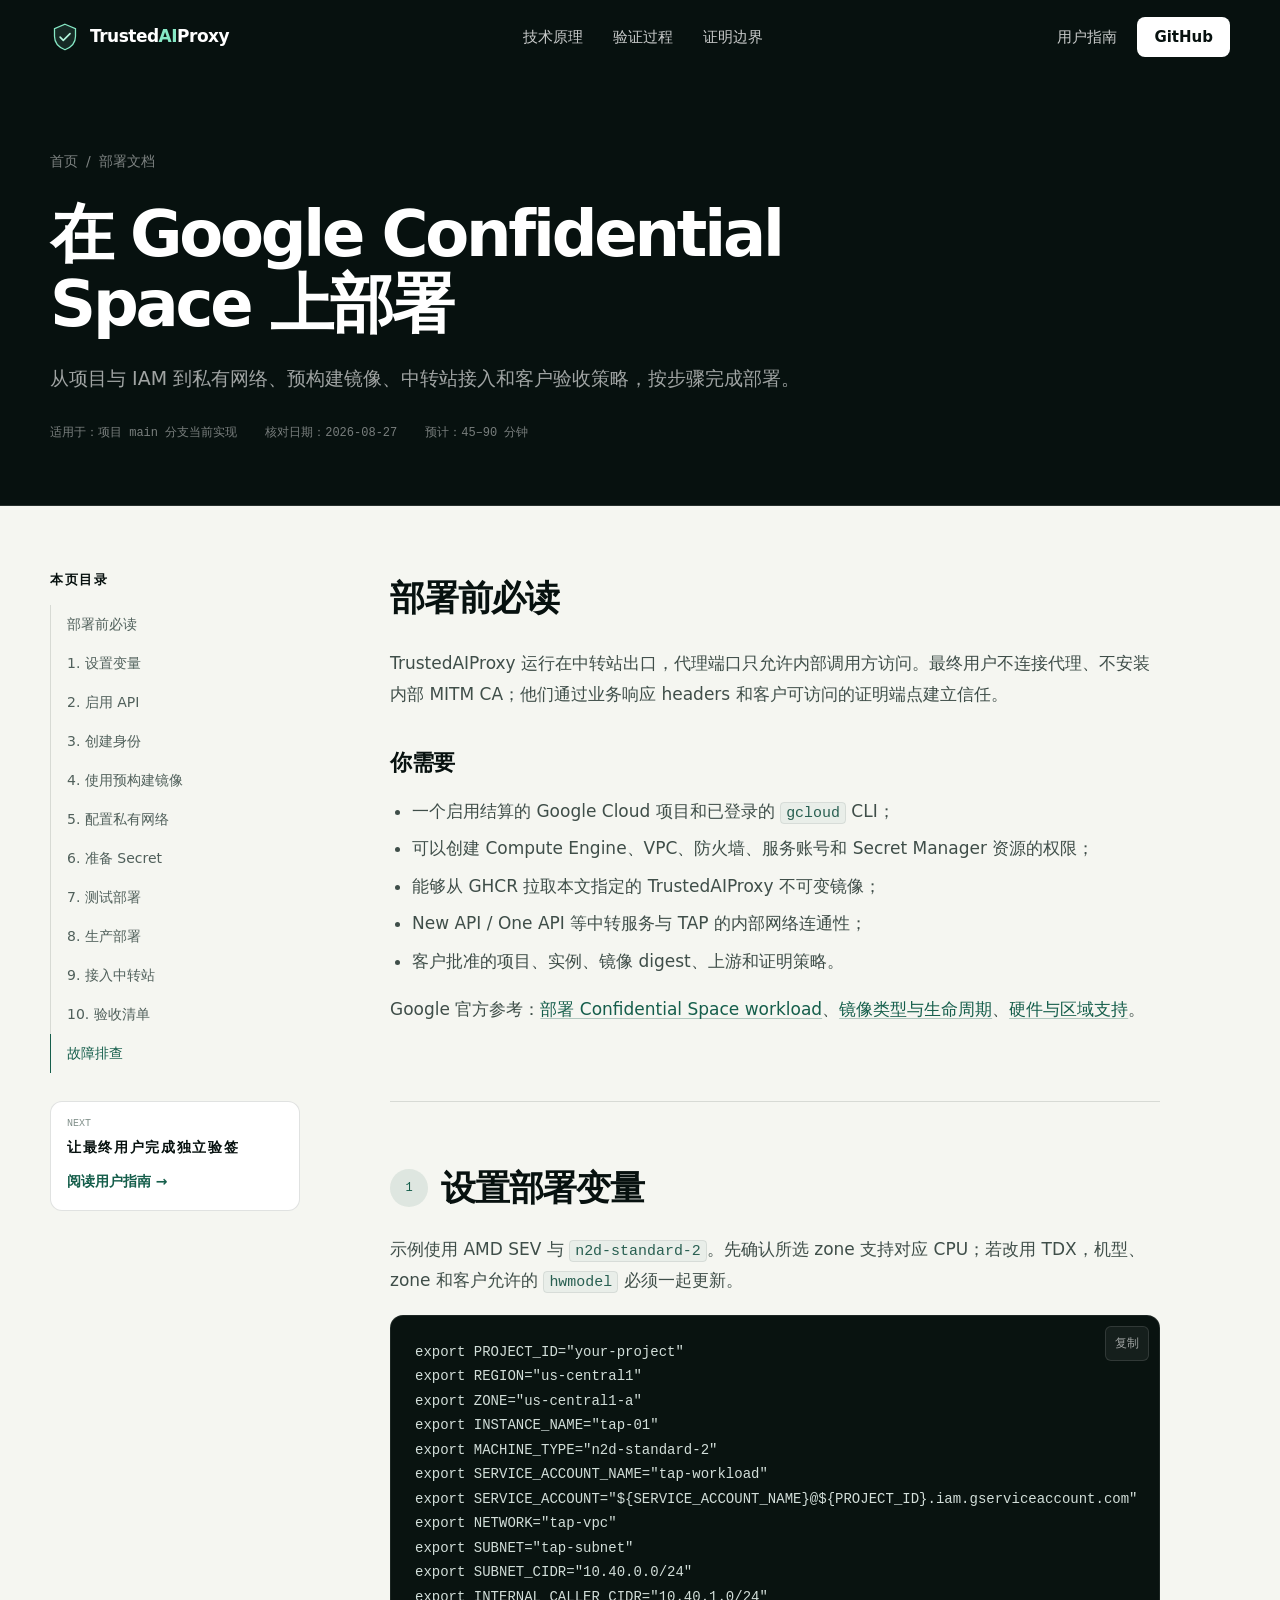
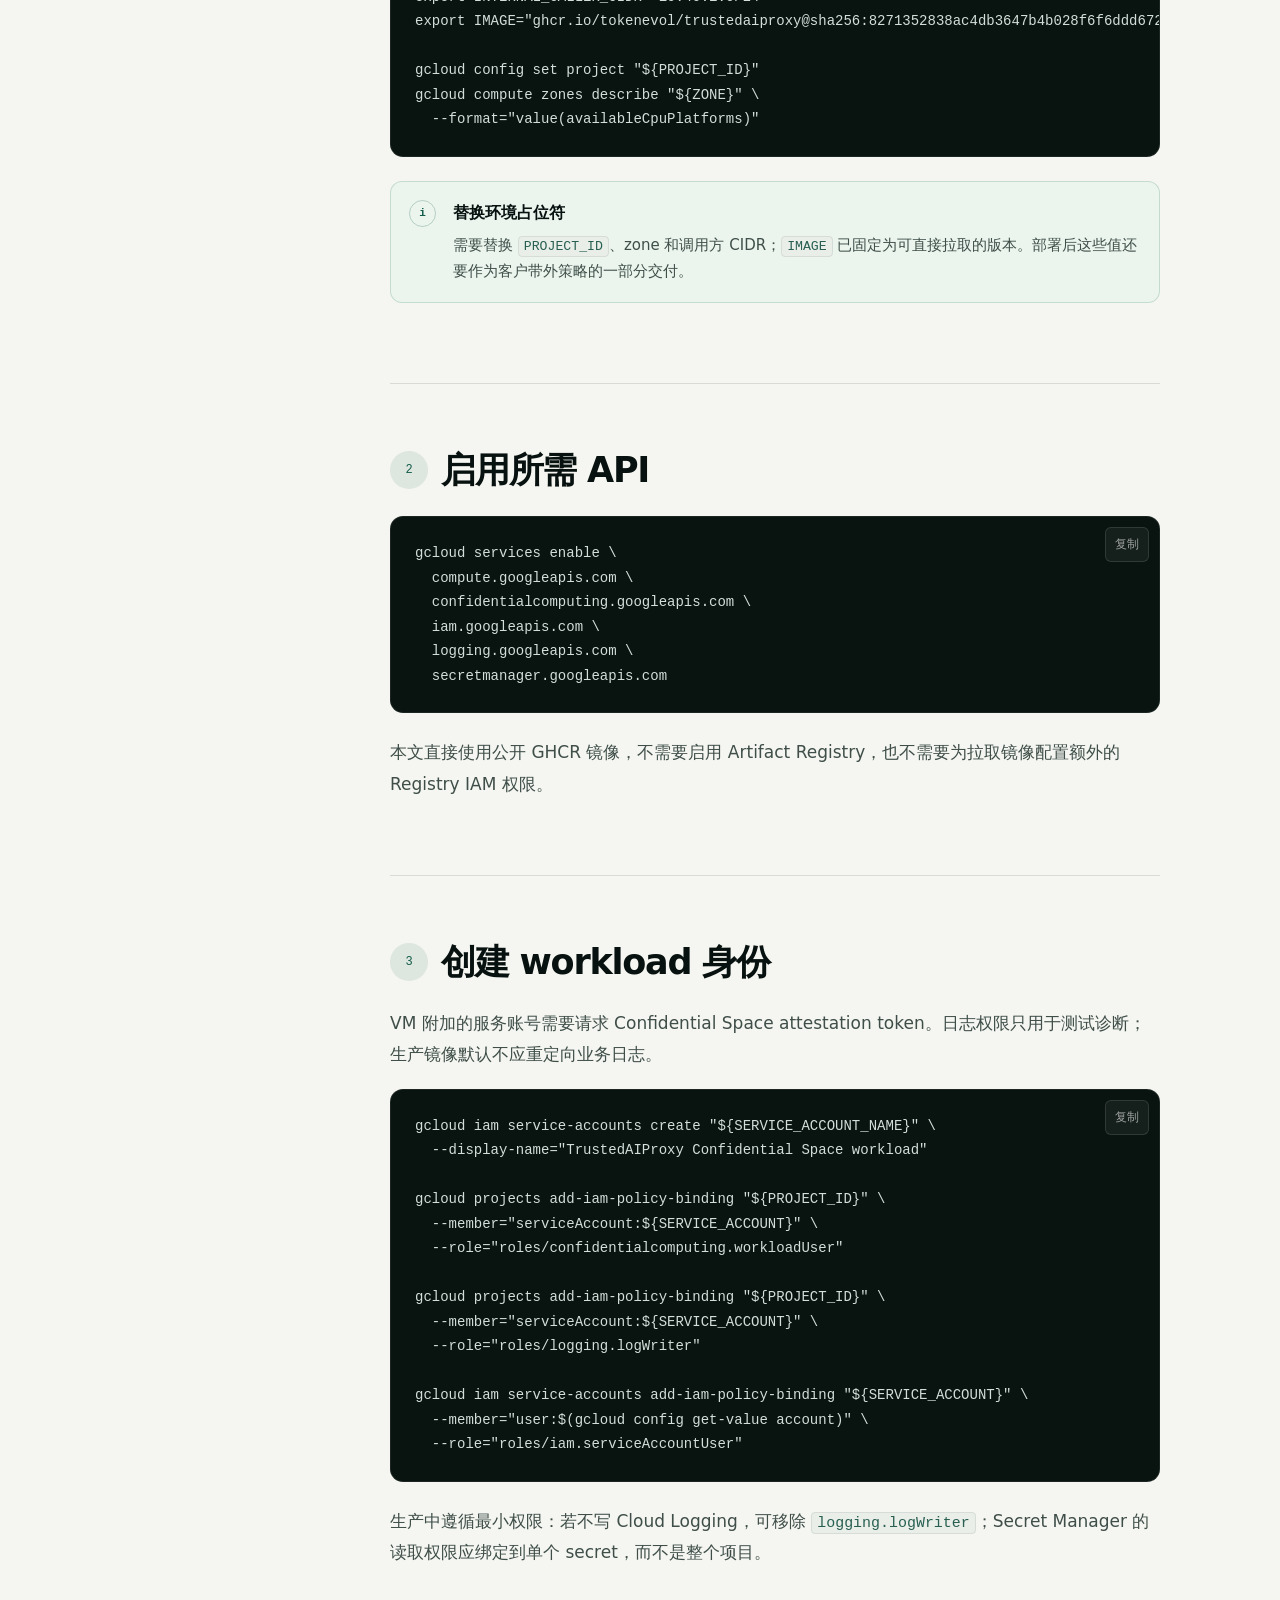
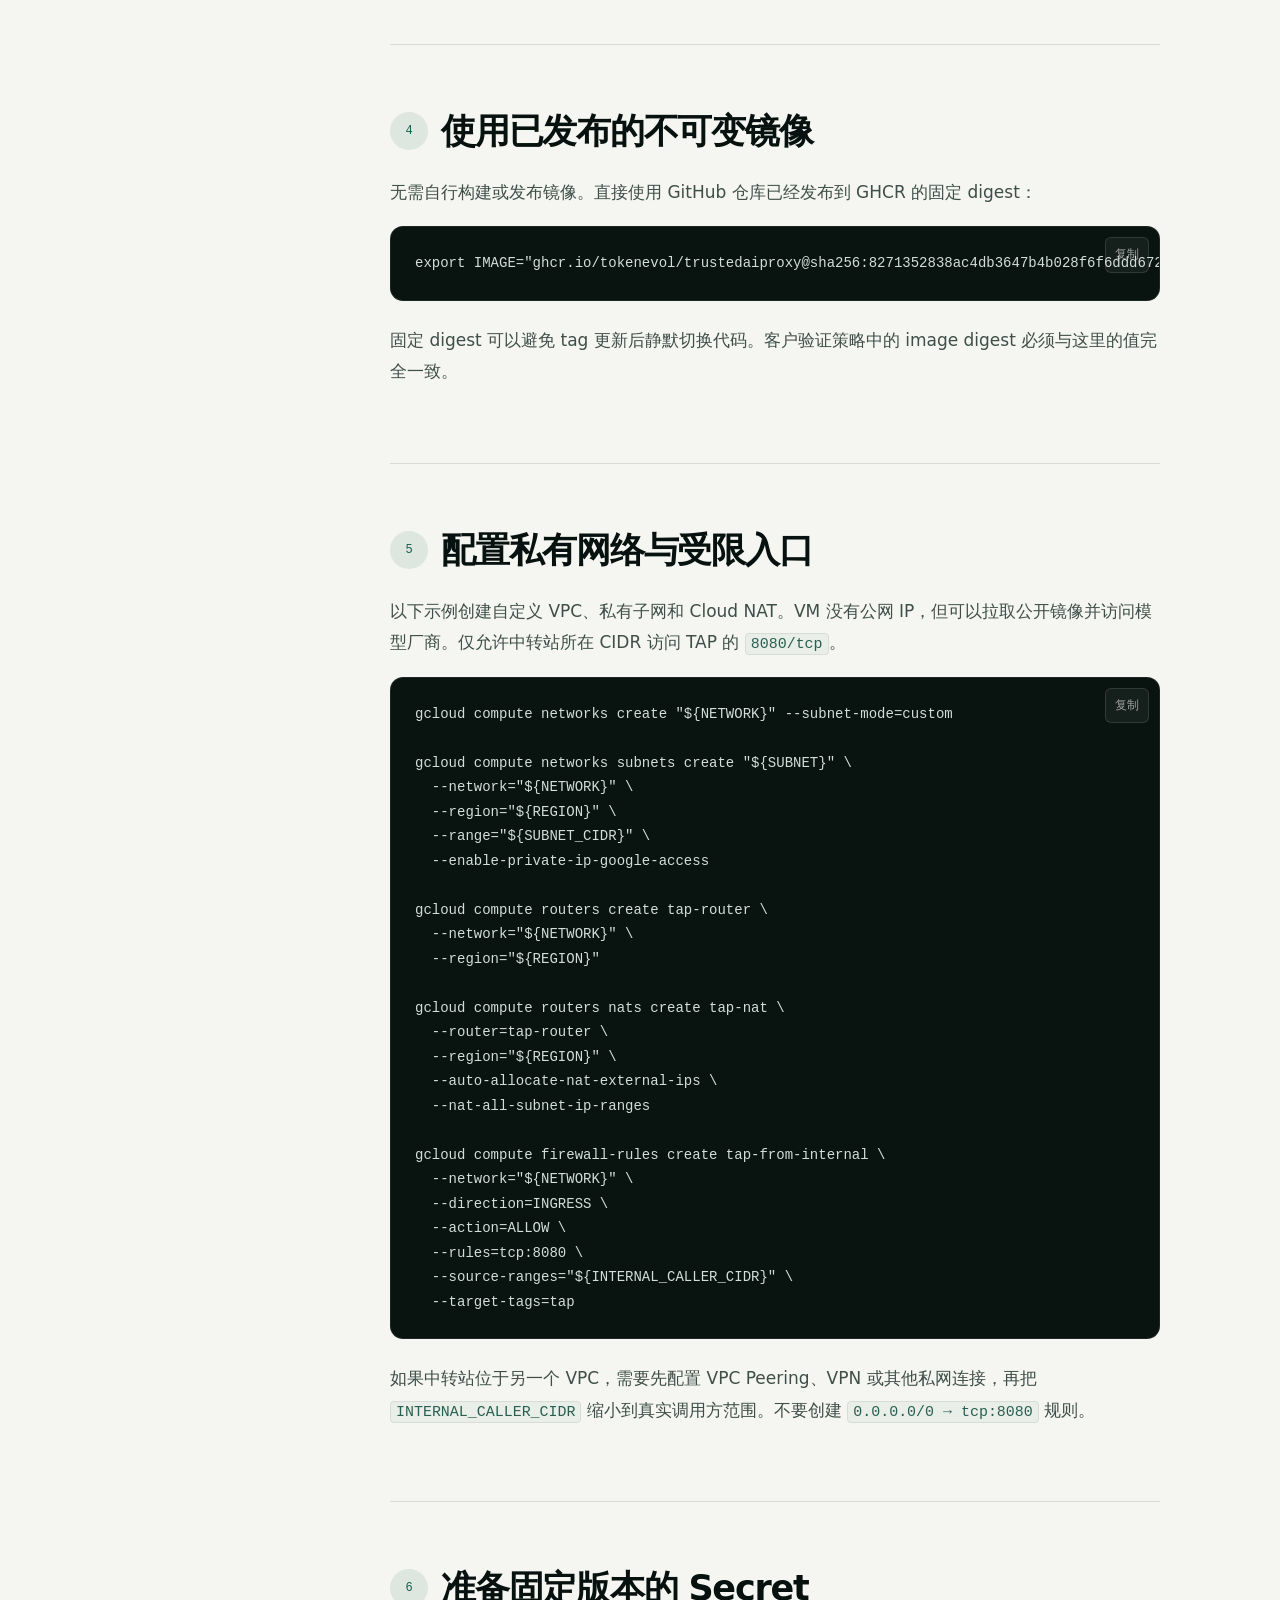
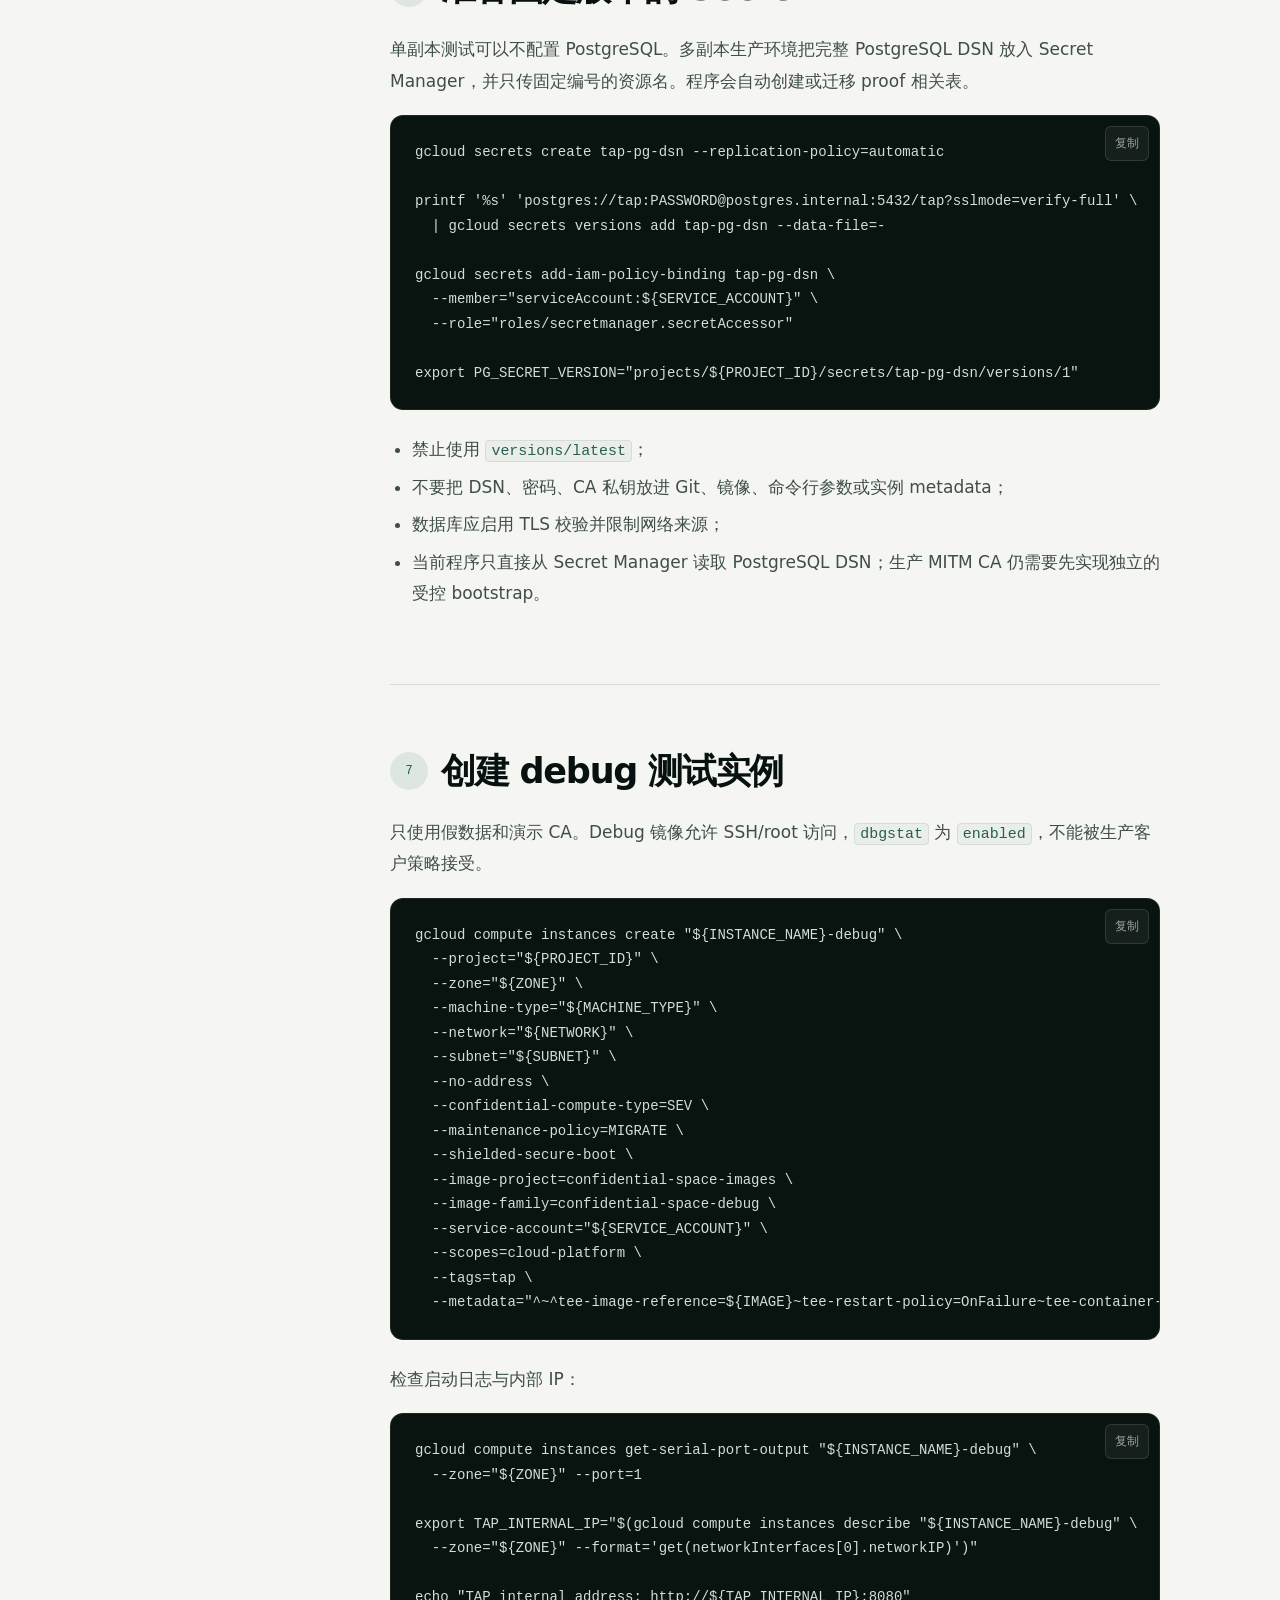
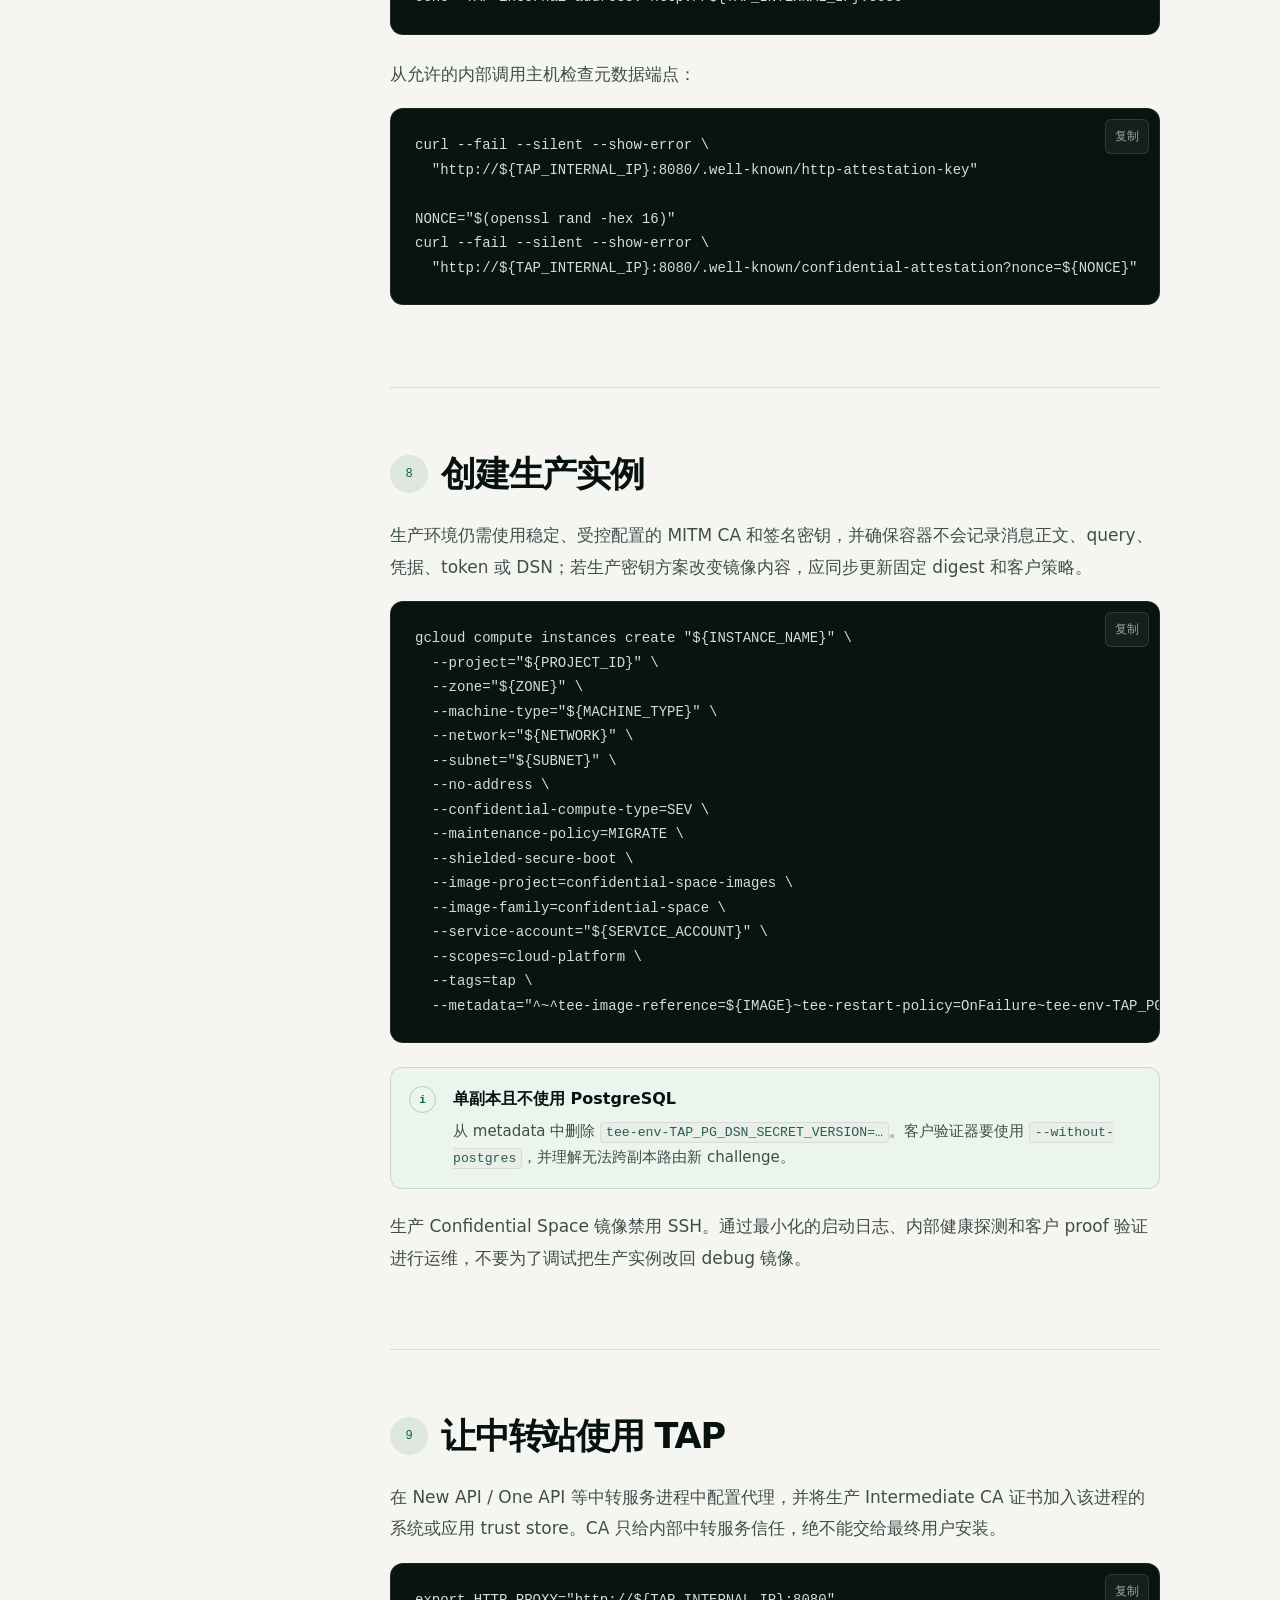
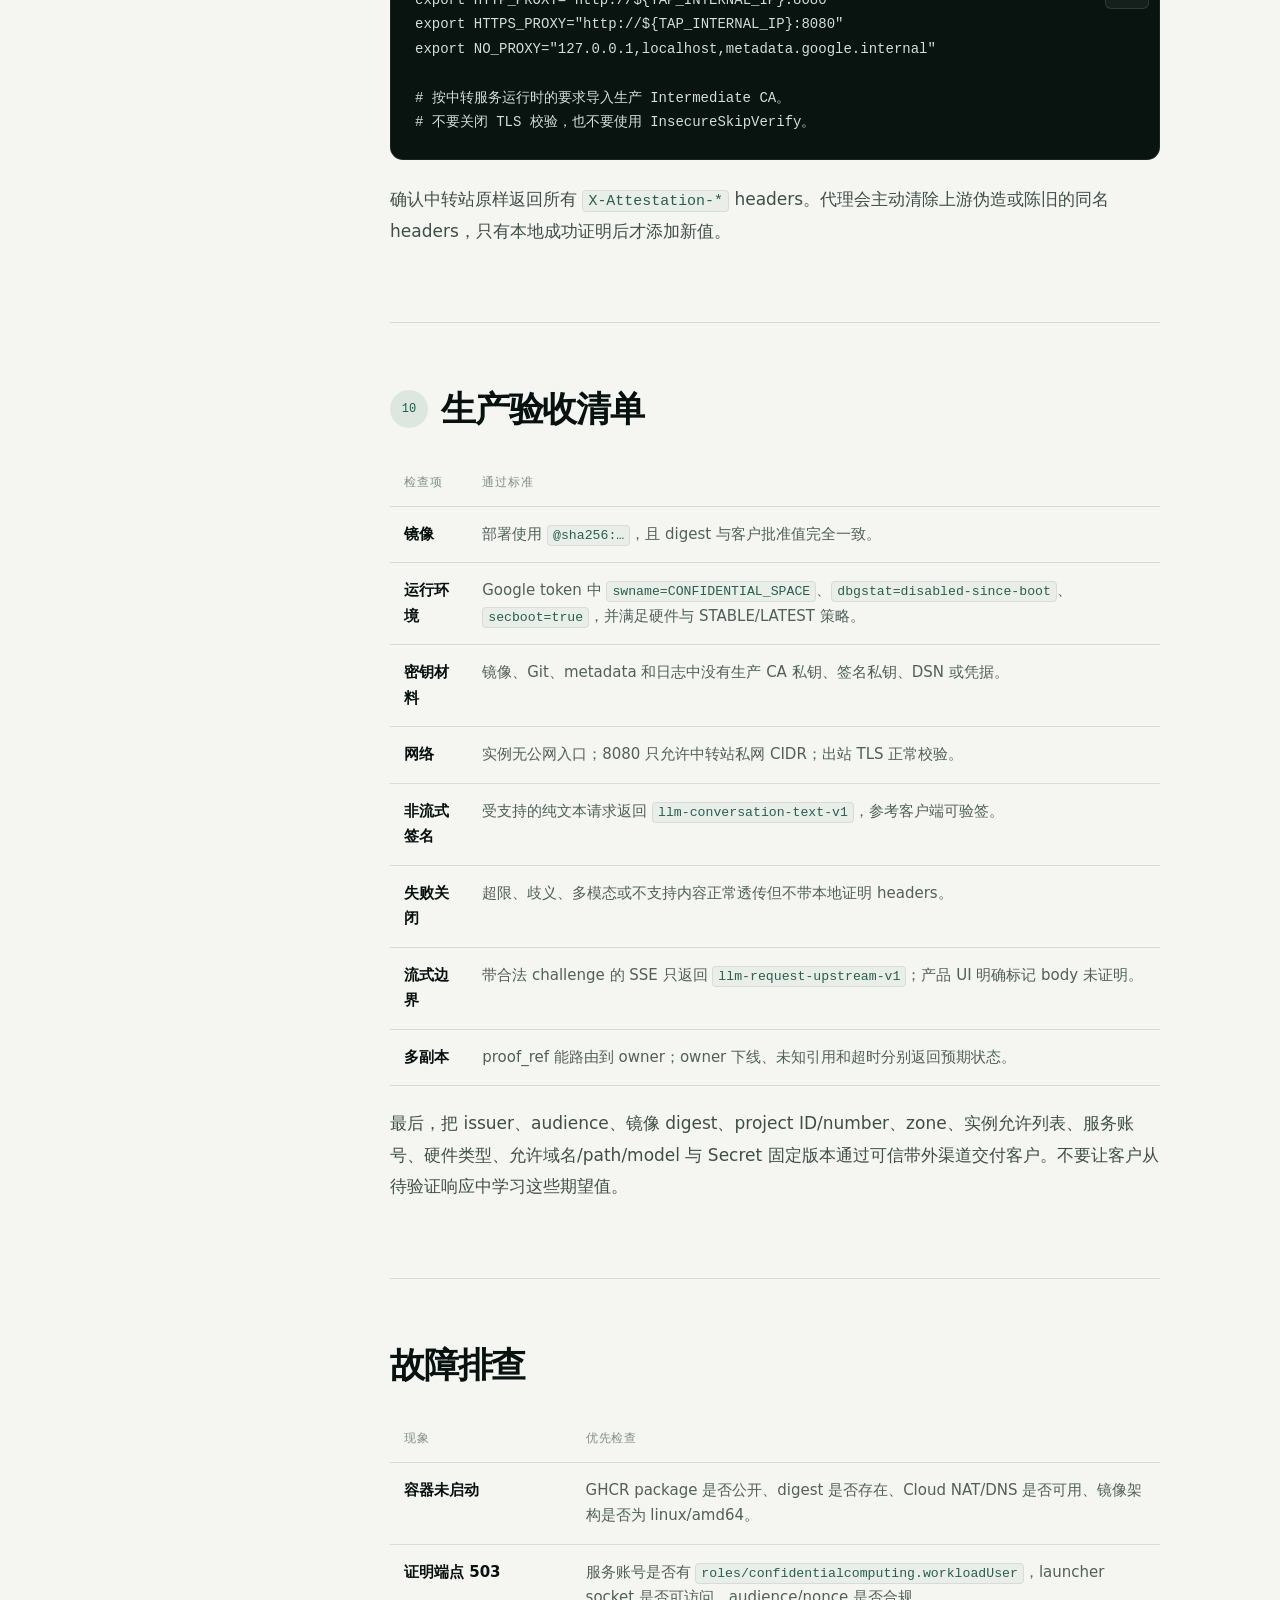
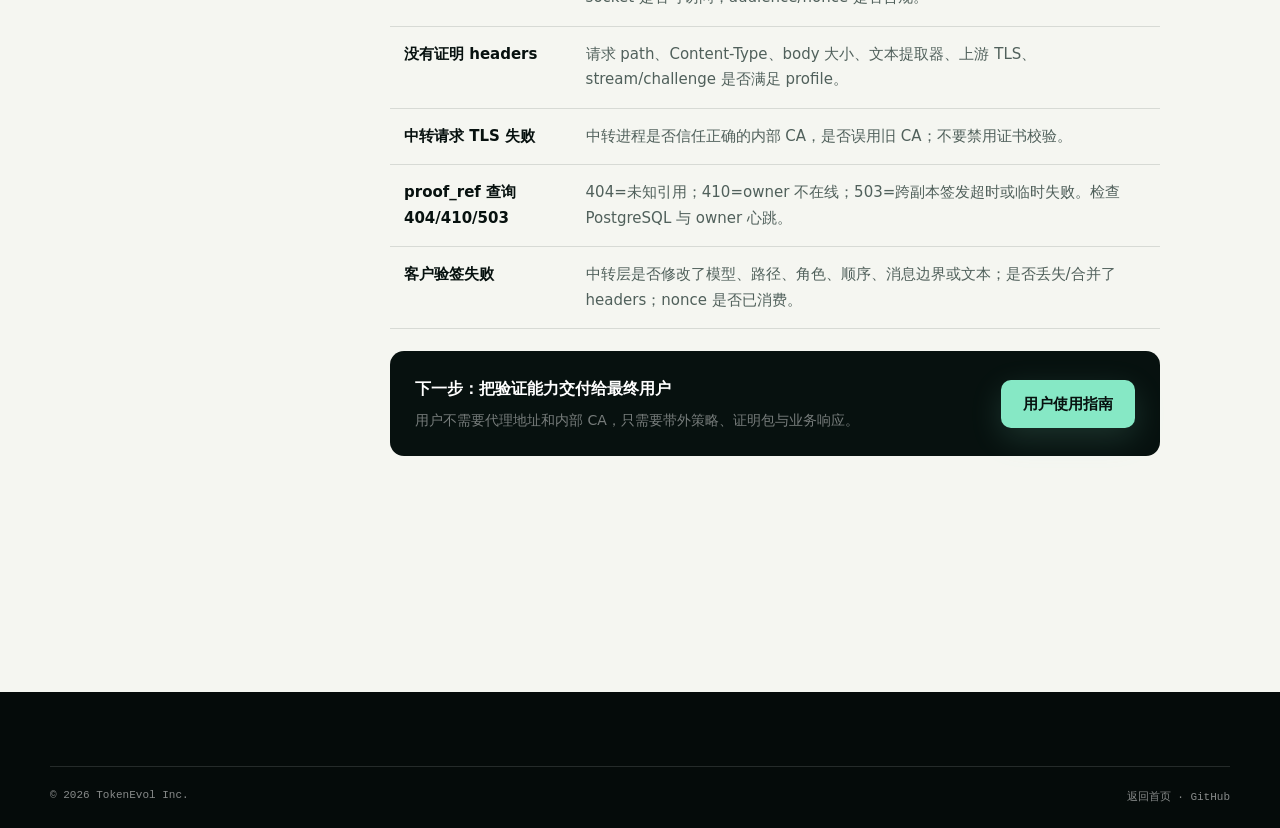
==== website/deploy.html @ 61ce4680 "Add GitHub Pages website deployment" ====
<!doctype html>
<html lang="zh-CN">
  <head>
    <meta charset="UTF-8" />
    <meta name="viewport" content="width=device-width, initial-scale=1" />
    <meta name="description" content="TrustedAIProxy 在 Google Confidential Space 上的部署指南，覆盖 IAM、网络、不可变镜像、Secret Manager、测试与生产验收。" />
    <meta name="theme-color" content="#07110f" />
    <title>Google Cloud 部署指南｜TrustedAIProxy</title>
    <script>document.documentElement.classList.add("js")</script>
    <link rel="stylesheet" href="assets/styles.css" />
    <script defer src="assets/site.js"></script>
  </head>
  <body class="docs-body">
    <a class="skip-link" href="#content">跳到文档内容</a>
    <header class="site-header scrolled" data-header>
      <div class="shell header-inner">
        <a class="brand" href="index.html" aria-label="TrustedAIProxy 首页">
          <svg class="brand-mark" viewBox="0 0 40 40" aria-hidden="true"><path d="M20 3 34 9v10c0 9.2-5.7 14.8-14 18-8.3-3.2-14-8.8-14-18V9l14-6Z" /><path d="m13.5 20.2 4.2 4.2 9-9" /></svg>
          <span>Trusted<span>AI</span>Proxy</span>
        </a>
        <nav class="desktop-nav" aria-label="主导航"><a href="index.html#principle">技术原理</a><a href="index.html#verification">验证过程</a><a href="index.html#scope">证明边界</a></nav>
        <div class="header-actions">
          <a class="text-link desktop-only" href="user-guide.html">用户指南</a>
          <a class="button button-small button-light" href="https://github.com/tokenevol/TrustedAIProxy" target="_blank" rel="noreferrer">GitHub</a>
          <button class="menu-button" type="button" aria-label="打开菜单" aria-expanded="false" data-menu-button><span></span><span></span></button>
        </div>
      </div>
      <nav class="mobile-nav" aria-label="移动端导航" data-mobile-nav><a href="index.html">首页</a><a href="index.html#principle">技术原理</a><a href="index.html#scope">证明边界</a><a href="user-guide.html">用户指南</a><a href="https://github.com/tokenevol/TrustedAIProxy">GitHub</a></nav>
    </header>

    <main>
      <section class="docs-hero">
        <div class="shell">
          <div class="breadcrumbs"><a href="index.html">首页</a><span>/</span><span>部署文档</span></div>
          <h1>在 Google Confidential Space 上部署</h1>
          <p>从项目与 IAM 到私有网络、预构建镜像、中转站接入和客户验收策略，按步骤完成部署。</p>
          <div class="docs-meta"><span>适用于：项目 main 分支当前实现</span><span>核对日期：2026-08-27</span><span>预计：45–90 分钟</span></div>
        </div>
      </section>

      <div class="shell docs-shell">
        <aside class="docs-sidebar">
          <strong>本页目录</strong>
          <nav aria-label="文档目录">
            <a href="#before">部署前必读</a>
            <a href="#variables">1. 设置变量</a>
            <a href="#apis">2. 启用 API</a>
            <a href="#identity">3. 创建身份</a>
            <a href="#image">4. 使用预构建镜像</a>
            <a href="#network">5. 配置私有网络</a>
            <a href="#secrets">6. 准备 Secret</a>
            <a href="#test">7. 测试部署</a>
            <a href="#production">8. 生产部署</a>
            <a href="#gateway">9. 接入中转站</a>
            <a href="#acceptance">10. 验收清单</a>
            <a href="#troubleshooting">故障排查</a>
          </nav>
          <div class="sidebar-card"><small>NEXT</small><strong>让最终用户完成独立验签</strong><a href="user-guide.html">阅读用户指南 →</a></div>
        </aside>

        <article class="docs-content" id="content">
          <section id="before">
            <h2>部署前必读</h2>
            <p>TrustedAIProxy 运行在中转站出口，代理端口只允许内部调用方访问。最终用户不连接代理、不安装内部 MITM CA；他们通过业务响应 headers 和客户可访问的证明端点建立信任。</p>
            <h3>你需要</h3>
            <ul>
              <li>一个启用结算的 Google Cloud 项目和已登录的 <code>gcloud</code> CLI；</li>
              <li>可以创建 Compute Engine、VPC、防火墙、服务账号和 Secret Manager 资源的权限；</li>
              <li>能够从 GHCR 拉取本文指定的 TrustedAIProxy 不可变镜像；</li>
              <li>New API / One API 等中转服务与 TAP 的内部网络连通性；</li>
              <li>客户批准的项目、实例、镜像 digest、上游和证明策略。</li>
            </ul>
            <p>Google 官方参考：<a href="https://docs.cloud.google.com/confidential-computing/confidential-space/docs/deploy-workloads" target="_blank" rel="noreferrer">部署 Confidential Space workload</a>、<a href="https://docs.cloud.google.com/confidential-computing/confidential-space/docs/confidential-space-images" target="_blank" rel="noreferrer">镜像类型与生命周期</a>、<a href="https://docs.cloud.google.com/confidential-computing/confidential-vm/docs/supported-configurations" target="_blank" rel="noreferrer">硬件与区域支持</a>。</p>
          </section>

          <section id="variables">
            <div class="step-heading"><span class="step-number">1</span><h2>设置部署变量</h2></div>
            <p>示例使用 AMD SEV 与 <code>n2d-standard-2</code>。先确认所选 zone 支持对应 CPU；若改用 TDX，机型、zone 和客户允许的 <code>hwmodel</code> 必须一起更新。</p>
            <div class="code-block"><button class="copy-button" type="button">复制</button><pre><code>export PROJECT_ID="your-project"
export REGION="us-central1"
export ZONE="us-central1-a"
export INSTANCE_NAME="tap-01"
export MACHINE_TYPE="n2d-standard-2"
export SERVICE_ACCOUNT_NAME="tap-workload"
export SERVICE_ACCOUNT="${SERVICE_ACCOUNT_NAME}@${PROJECT_ID}.iam.gserviceaccount.com"
export NETWORK="tap-vpc"
export SUBNET="tap-subnet"
export SUBNET_CIDR="10.40.0.0/24"
export INTERNAL_CALLER_CIDR="10.40.1.0/24"
export IMAGE="ghcr.io/tokenevol/trustedaiproxy@sha256:8271352838ac4db3647b4b028f6f6ddd67266d4a0114ada49db3980e5ed331ea"

gcloud config set project "${PROJECT_ID}"
gcloud compute zones describe "${ZONE}" \
  --format="value(availableCpuPlatforms)"</code></pre></div>
            <div class="callout"><span class="callout-icon">i</span><div><strong>替换环境占位符</strong><p>需要替换 <code>PROJECT_ID</code>、zone 和调用方 CIDR；<code>IMAGE</code> 已固定为可直接拉取的版本。部署后这些值还要作为客户带外策略的一部分交付。</p></div></div>
          </section>

          <section id="apis">
            <div class="step-heading"><span class="step-number">2</span><h2>启用所需 API</h2></div>
            <div class="code-block"><button class="copy-button" type="button">复制</button><pre><code>gcloud services enable \
  compute.googleapis.com \
  confidentialcomputing.googleapis.com \
  iam.googleapis.com \
  logging.googleapis.com \
  secretmanager.googleapis.com</code></pre></div>
            <p>本文直接使用公开 GHCR 镜像，不需要启用 Artifact Registry，也不需要为拉取镜像配置额外的 Registry IAM 权限。</p>
          </section>

          <section id="identity">
            <div class="step-heading"><span class="step-number">3</span><h2>创建 workload 身份</h2></div>
            <p>VM 附加的服务账号需要请求 Confidential Space attestation token。日志权限只用于测试诊断；生产镜像默认不应重定向业务日志。</p>
            <div class="code-block"><button class="copy-button" type="button">复制</button><pre><code>gcloud iam service-accounts create "${SERVICE_ACCOUNT_NAME}" \
  --display-name="TrustedAIProxy Confidential Space workload"

gcloud projects add-iam-policy-binding "${PROJECT_ID}" \
  --member="serviceAccount:${SERVICE_ACCOUNT}" \
  --role="roles/confidentialcomputing.workloadUser"

gcloud projects add-iam-policy-binding "${PROJECT_ID}" \
  --member="serviceAccount:${SERVICE_ACCOUNT}" \
  --role="roles/logging.logWriter"

gcloud iam service-accounts add-iam-policy-binding "${SERVICE_ACCOUNT}" \
  --member="user:$(gcloud config get-value account)" \
  --role="roles/iam.serviceAccountUser"</code></pre></div>
            <p>生产中遵循最小权限：若不写 Cloud Logging，可移除 <code>logging.logWriter</code>；Secret Manager 的读取权限应绑定到单个 secret，而不是整个项目。</p>
          </section>

          <section id="image">
            <div class="step-heading"><span class="step-number">4</span><h2>使用已发布的不可变镜像</h2></div>
            <p>无需自行构建或发布镜像。直接使用 GitHub 仓库已经发布到 GHCR 的固定 digest：</p>
            <div class="code-block"><button class="copy-button" type="button">复制</button><pre><code>export IMAGE="ghcr.io/tokenevol/trustedaiproxy@sha256:8271352838ac4db3647b4b028f6f6ddd67266d4a0114ada49db3980e5ed331ea"</code></pre></div>
            <p>固定 digest 可以避免 tag 更新后静默切换代码。客户验证策略中的 image digest 必须与这里的值完全一致。</p>
          </section>

          <section id="network">
            <div class="step-heading"><span class="step-number">5</span><h2>配置私有网络与受限入口</h2></div>
            <p>以下示例创建自定义 VPC、私有子网和 Cloud NAT。VM 没有公网 IP，但可以拉取公开镜像并访问模型厂商。仅允许中转站所在 CIDR 访问 TAP 的 <code>8080/tcp</code>。</p>
            <div class="code-block"><button class="copy-button" type="button">复制</button><pre><code>gcloud compute networks create "${NETWORK}" --subnet-mode=custom

gcloud compute networks subnets create "${SUBNET}" \
  --network="${NETWORK}" \
  --region="${REGION}" \
  --range="${SUBNET_CIDR}" \
  --enable-private-ip-google-access

gcloud compute routers create tap-router \
  --network="${NETWORK}" \
  --region="${REGION}"

gcloud compute routers nats create tap-nat \
  --router=tap-router \
  --region="${REGION}" \
  --auto-allocate-nat-external-ips \
  --nat-all-subnet-ip-ranges

gcloud compute firewall-rules create tap-from-internal \
  --network="${NETWORK}" \
  --direction=INGRESS \
  --action=ALLOW \
  --rules=tcp:8080 \
  --source-ranges="${INTERNAL_CALLER_CIDR}" \
  --target-tags=tap</code></pre></div>
            <p>如果中转站位于另一个 VPC，需要先配置 VPC Peering、VPN 或其他私网连接，再把 <code>INTERNAL_CALLER_CIDR</code> 缩小到真实调用方范围。不要创建 <code>0.0.0.0/0 → tcp:8080</code> 规则。</p>
          </section>

          <section id="secrets">
            <div class="step-heading"><span class="step-number">6</span><h2>准备固定版本的 Secret</h2></div>
            <p>单副本测试可以不配置 PostgreSQL。多副本生产环境把完整 PostgreSQL DSN 放入 Secret Manager，并只传固定编号的资源名。程序会自动创建或迁移 proof 相关表。</p>
            <div class="code-block"><button class="copy-button" type="button">复制</button><pre><code>gcloud secrets create tap-pg-dsn --replication-policy=automatic

printf '%s' 'postgres://tap:PASSWORD@postgres.internal:5432/tap?sslmode=verify-full' \
  | gcloud secrets versions add tap-pg-dsn --data-file=-

gcloud secrets add-iam-policy-binding tap-pg-dsn \
  --member="serviceAccount:${SERVICE_ACCOUNT}" \
  --role="roles/secretmanager.secretAccessor"

export PG_SECRET_VERSION="projects/${PROJECT_ID}/secrets/tap-pg-dsn/versions/1"</code></pre></div>
            <ul>
              <li>禁止使用 <code>versions/latest</code>；</li>
              <li>不要把 DSN、密码、CA 私钥放进 Git、镜像、命令行参数或实例 metadata；</li>
              <li>数据库应启用 TLS 校验并限制网络来源；</li>
              <li>当前程序只直接从 Secret Manager 读取 PostgreSQL DSN；生产 MITM CA 仍需要先实现独立的受控 bootstrap。</li>
            </ul>
          </section>

          <section id="test">
            <div class="step-heading"><span class="step-number">7</span><h2>创建 debug 测试实例</h2></div>
            <p>只使用假数据和演示 CA。Debug 镜像允许 SSH/root 访问，<code>dbgstat</code> 为 <code>enabled</code>，不能被生产客户策略接受。</p>
            <div class="code-block"><button class="copy-button" type="button">复制</button><pre><code>gcloud compute instances create "${INSTANCE_NAME}-debug" \
  --project="${PROJECT_ID}" \
  --zone="${ZONE}" \
  --machine-type="${MACHINE_TYPE}" \
  --network="${NETWORK}" \
  --subnet="${SUBNET}" \
  --no-address \
  --confidential-compute-type=SEV \
  --maintenance-policy=MIGRATE \
  --shielded-secure-boot \
  --image-project=confidential-space-images \
  --image-family=confidential-space-debug \
  --service-account="${SERVICE_ACCOUNT}" \
  --scopes=cloud-platform \
  --tags=tap \
  --metadata="^~^tee-image-reference=${IMAGE}~tee-restart-policy=OnFailure~tee-container-log-redirect=true"</code></pre></div>
            <p>检查启动日志与内部 IP：</p>
            <div class="code-block"><button class="copy-button" type="button">复制</button><pre><code>gcloud compute instances get-serial-port-output "${INSTANCE_NAME}-debug" \
  --zone="${ZONE}" --port=1

export TAP_INTERNAL_IP="$(gcloud compute instances describe "${INSTANCE_NAME}-debug" \
  --zone="${ZONE}" --format='get(networkInterfaces[0].networkIP)')"

echo "TAP internal address: http://${TAP_INTERNAL_IP}:8080"</code></pre></div>
            <p>从允许的内部调用主机检查元数据端点：</p>
            <div class="code-block"><button class="copy-button" type="button">复制</button><pre><code>curl --fail --silent --show-error \
  "http://${TAP_INTERNAL_IP}:8080/.well-known/http-attestation-key"

NONCE="$(openssl rand -hex 16)"
curl --fail --silent --show-error \
  "http://${TAP_INTERNAL_IP}:8080/.well-known/confidential-attestation?nonce=${NONCE}"</code></pre></div>
          </section>

          <section id="production">
            <div class="step-heading"><span class="step-number">8</span><h2>创建生产实例</h2></div>
            <p>生产环境仍需使用稳定、受控配置的 MITM CA 和签名密钥，并确保容器不会记录消息正文、query、凭据、token 或 DSN；若生产密钥方案改变镜像内容，应同步更新固定 digest 和客户策略。</p>
            <div class="code-block"><button class="copy-button" type="button">复制</button><pre><code>gcloud compute instances create "${INSTANCE_NAME}" \
  --project="${PROJECT_ID}" \
  --zone="${ZONE}" \
  --machine-type="${MACHINE_TYPE}" \
  --network="${NETWORK}" \
  --subnet="${SUBNET}" \
  --no-address \
  --confidential-compute-type=SEV \
  --maintenance-policy=MIGRATE \
  --shielded-secure-boot \
  --image-project=confidential-space-images \
  --image-family=confidential-space \
  --service-account="${SERVICE_ACCOUNT}" \
  --scopes=cloud-platform \
  --tags=tap \
  --metadata="^~^tee-image-reference=${IMAGE}~tee-restart-policy=OnFailure~tee-env-TAP_PG_DSN_SECRET_VERSION=${PG_SECRET_VERSION}"</code></pre></div>
            <div class="callout"><span class="callout-icon">i</span><div><strong>单副本且不使用 PostgreSQL</strong><p>从 metadata 中删除 <code>tee-env-TAP_PG_DSN_SECRET_VERSION=…</code>。客户验证器要使用 <code>--without-postgres</code>，并理解无法跨副本路由新 challenge。</p></div></div>
            <p>生产 Confidential Space 镜像禁用 SSH。通过最小化的启动日志、内部健康探测和客户 proof 验证进行运维，不要为了调试把生产实例改回 debug 镜像。</p>
          </section>

          <section id="gateway">
            <div class="step-heading"><span class="step-number">9</span><h2>让中转站使用 TAP</h2></div>
            <p>在 New API / One API 等中转服务进程中配置代理，并将生产 Intermediate CA 证书加入该进程的系统或应用 trust store。CA 只给内部中转服务信任，绝不能交给最终用户安装。</p>
            <div class="code-block"><button class="copy-button" type="button">复制</button><pre><code>export HTTP_PROXY="http://${TAP_INTERNAL_IP}:8080"
export HTTPS_PROXY="http://${TAP_INTERNAL_IP}:8080"
export NO_PROXY="127.0.0.1,localhost,metadata.google.internal"

# 按中转服务运行时的要求导入生产 Intermediate CA。
# 不要关闭 TLS 校验，也不要使用 InsecureSkipVerify。</code></pre></div>
            <p>确认中转站原样返回所有 <code>X-Attestation-*</code> headers。代理会主动清除上游伪造或陈旧的同名 headers，只有本地成功证明后才添加新值。</p>
          </section>

          <section id="acceptance">
            <div class="step-heading"><span class="step-number">10</span><h2>生产验收清单</h2></div>
            <table class="check-table">
              <thead><tr><th>检查项</th><th>通过标准</th></tr></thead>
              <tbody>
                <tr><td>镜像</td><td>部署使用 <code>@sha256:…</code>，且 digest 与客户批准值完全一致。</td></tr>
                <tr><td>运行环境</td><td>Google token 中 <code>swname=CONFIDENTIAL_SPACE</code>、<code>dbgstat=disabled-since-boot</code>、<code>secboot=true</code>，并满足硬件与 STABLE/LATEST 策略。</td></tr>
                <tr><td>密钥材料</td><td>镜像、Git、metadata 和日志中没有生产 CA 私钥、签名私钥、DSN 或凭据。</td></tr>
                <tr><td>网络</td><td>实例无公网入口；8080 只允许中转站私网 CIDR；出站 TLS 正常校验。</td></tr>
                <tr><td>非流式签名</td><td>受支持的纯文本请求返回 <code>llm-conversation-text-v1</code>，参考客户端可验签。</td></tr>
                <tr><td>失败关闭</td><td>超限、歧义、多模态或不支持内容正常透传但不带本地证明 headers。</td></tr>
                <tr><td>流式边界</td><td>带合法 challenge 的 SSE 只返回 <code>llm-request-upstream-v1</code>；产品 UI 明确标记 body 未证明。</td></tr>
                <tr><td>多副本</td><td>proof_ref 能路由到 owner；owner 下线、未知引用和超时分别返回预期状态。</td></tr>
              </tbody>
            </table>
            <p>最后，把 issuer、audience、镜像 digest、project ID/number、zone、实例允许列表、服务账号、硬件类型、允许域名/path/model 与 Secret 固定版本通过可信带外渠道交付客户。不要让客户从待验证响应中学习这些期望值。</p>
          </section>

          <section id="troubleshooting">
            <h2>故障排查</h2>
            <table class="check-table">
              <thead><tr><th>现象</th><th>优先检查</th></tr></thead>
              <tbody>
                <tr><td>容器未启动</td><td>GHCR package 是否公开、digest 是否存在、Cloud NAT/DNS 是否可用、镜像架构是否为 linux/amd64。</td></tr>
                <tr><td>证明端点 503</td><td>服务账号是否有 <code>roles/confidentialcomputing.workloadUser</code>，launcher socket 是否可访问，audience/nonce 是否合规。</td></tr>
                <tr><td>没有证明 headers</td><td>请求 path、Content-Type、body 大小、文本提取器、上游 TLS、stream/challenge 是否满足 profile。</td></tr>
                <tr><td>中转请求 TLS 失败</td><td>中转进程是否信任正确的内部 CA，是否误用旧 CA；不要禁用证书校验。</td></tr>
                <tr><td>proof_ref 查询 404/410/503</td><td>404=未知引用；410=owner 不在线；503=跨副本签发超时或临时失败。检查 PostgreSQL 与 owner 心跳。</td></tr>
                <tr><td>客户验签失败</td><td>中转层是否修改了模型、路径、角色、顺序、消息边界或文本；是否丢失/合并了 headers；nonce 是否已消费。</td></tr>
              </tbody>
            </table>
            <div class="doc-next"><div><strong>下一步：把验证能力交付给最终用户</strong><span>用户不需要代理地址和内部 CA，只需要带外策略、证明包与业务响应。</span></div><a class="button button-primary" href="user-guide.html">用户使用指南</a></div>
          </section>
        </article>
      </div>
    </main>

    <footer class="site-footer"><div class="shell footer-bottom"><span>© 2026 TokenEvol Inc.</span><span><a href="index.html">返回首页</a> · <a href="https://github.com/tokenevol/TrustedAIProxy">GitHub</a></span></div></footer>
  </body>
</html>
---- website/assets/styles.css ----
:root {
  --ink: #07110f;
  --ink-soft: #0d1916;
  --paper: #f4f5ef;
  --paper-warm: #eceee6;
  --white: #fff;
  --slate: #50605b;
  --slate-light: #81908b;
  --line: rgba(7, 17, 15, 0.12);
  --line-dark: rgba(255, 255, 255, 0.13);
  --mint: #86e8c5;
  --mint-bright: #b4f6dd;
  --mint-deep: #155e4b;
  --cyan: #7dd8dc;
  --amber: #d9aa65;
  --danger: #aa5a4e;
  --radius-sm: 12px;
  --radius: 20px;
  --radius-lg: 30px;
  --shadow: 0 24px 80px rgba(7, 17, 15, 0.12);
  --shell: min(1180px, calc(100vw - 48px));
  --sans: Inter, "SF Pro Display", "SF Pro Text", "PingFang SC", "Microsoft YaHei", system-ui, sans-serif;
  --mono: "SFMono-Regular", Consolas, "Liberation Mono", monospace;
}

* { box-sizing: border-box; }
html { scroll-behavior: smooth; }
body {
  margin: 0;
  color: var(--ink);
  background: var(--paper);
  font-family: var(--sans);
  font-size: 16px;
  line-height: 1.6;
  -webkit-font-smoothing: antialiased;
}
body.menu-open { overflow: hidden; }
a { color: inherit; text-decoration: none; }
button { font: inherit; }
img, svg { display: block; }
code, pre { font-family: var(--mono); }
.shell { width: var(--shell); margin-inline: auto; }
.skip-link {
  position: fixed; left: 12px; top: -60px; z-index: 200;
  padding: 10px 14px; background: var(--white); color: var(--ink); border-radius: 8px;
}
.skip-link:focus { top: 12px; }

.site-header {
  position: fixed; inset: 0 0 auto; z-index: 100;
  color: rgba(255, 255, 255, 0.78);
  border-bottom: 1px solid transparent;
  transition: background .25s ease, border-color .25s ease, backdrop-filter .25s ease;
}
.site-header.scrolled {
  background: rgba(7, 17, 15, 0.88);
  border-color: var(--line-dark);
  backdrop-filter: blur(20px);
}
.header-inner { height: 74px; display: flex; align-items: center; justify-content: space-between; gap: 32px; }
.brand { display: inline-flex; align-items: center; gap: 10px; color: white; font-weight: 720; letter-spacing: -.03em; font-size: 17px; }
.brand > span > span { color: var(--mint); }
.brand-mark { width: 30px; height: 30px; }
.brand-mark path:first-child { fill: rgba(134, 232, 197, .12); stroke: var(--mint); stroke-width: 1.7; }
.brand-mark path:last-child { fill: none; stroke: var(--mint-bright); stroke-linecap: round; stroke-linejoin: round; stroke-width: 2.2; }
.desktop-nav { display: flex; align-items: center; gap: 30px; font-size: 15px; }
.desktop-nav a, .text-link { transition: color .2s ease; }
.desktop-nav a:hover, .text-link:hover { color: white; }
.header-actions { display: flex; align-items: center; gap: 20px; font-size: 15px; }
.button {
  min-height: 48px; display: inline-flex; align-items: center; justify-content: center; gap: 9px;
  padding: 0 21px; border: 1px solid transparent; border-radius: 10px;
  font-weight: 650; font-size: 15px; transition: transform .2s ease, background .2s ease, border-color .2s ease;
}
.button:hover { transform: translateY(-2px); }
.button-small { min-height: 40px; padding: 0 16px; border-radius: 8px; }
.button-light { color: var(--ink); background: white; }
.button-primary { color: var(--ink); background: var(--mint); box-shadow: 0 10px 32px rgba(134, 232, 197, .16); }
.button-primary:hover { background: var(--mint-bright); }
.button-ghost { color: white; border-color: rgba(255,255,255,.24); background: rgba(255,255,255,.04); }
.button-ghost:hover { border-color: rgba(255,255,255,.5); background: rgba(255,255,255,.08); }
.button svg { width: 18px; height: 18px; fill: none; stroke: currentColor; stroke-width: 1.6; }
.menu-button { display: none; width: 40px; height: 40px; border: 0; background: transparent; position: relative; }
.menu-button span { position: absolute; left: 10px; right: 10px; height: 1px; background: white; transition: transform .2s ease, top .2s ease; }
.menu-button span:first-child { top: 15px; }
.menu-button span:last-child { top: 24px; }
.menu-button[aria-expanded="true"] span:first-child { top: 20px; transform: rotate(45deg); }
.menu-button[aria-expanded="true"] span:last-child { top: 20px; transform: rotate(-45deg); }
.mobile-nav { display: none; }

.hero {
  position: relative; min-height: 860px; padding-top: 74px; overflow: hidden;
  color: white; background: #050b0a;
}
.hero::after {
  content: ""; position: absolute; inset: auto 0 0; height: 280px;
  background: linear-gradient(180deg, transparent, #050b0a 86%); pointer-events: none;
}
.hero-media {
  position: absolute; inset: 0; background-image:
    linear-gradient(90deg, rgba(5,11,10,.8) 0%, rgba(5,11,10,.45) 37%, rgba(5,11,10,.02) 75%),
    linear-gradient(180deg, rgba(5,11,10,.15), rgba(5,11,10,.75)),
    url("trust-boundary-hero.webp");
  background-size: cover; background-position: 56% center; opacity: .92;
}
.hero-grid {
  position: absolute; inset: 0; opacity: .11; mask-image: linear-gradient(to bottom, black, transparent 76%);
  background-image: linear-gradient(rgba(134,232,197,.35) 1px, transparent 1px), linear-gradient(90deg, rgba(134,232,197,.35) 1px, transparent 1px);
  background-size: 72px 72px;
}
.hero-inner { min-height: 650px; position: relative; z-index: 2; display: grid; grid-template-columns: 1.14fr .7fr; align-items: center; gap: 100px; padding: 92px 0 54px; }
.hero-copy { max-width: 720px; }
.eyebrow, .kicker { font-size: 13px; font-weight: 760; letter-spacing: .15em; text-transform: uppercase; }
.eyebrow { display: inline-flex; align-items: center; gap: 9px; padding: 7px 10px; border: 1px solid rgba(134,232,197,.24); border-radius: 999px; color: var(--mint-bright); background: rgba(3,18,14,.38); backdrop-filter: blur(10px); }
.live-dot { width: 7px; height: 7px; border-radius: 50%; background: var(--mint); box-shadow: 0 0 0 4px rgba(134,232,197,.12); }
.hero h1 { margin: 24px 0 24px; max-width: 800px; font-size: clamp(50px, 5.7vw, 76px); line-height: 1.08; letter-spacing: -.055em; font-weight: 620; }
.hero h1 em { color: var(--mint-bright); font-style: normal; }
.hero-copy > p { max-width: 660px; margin: 0; color: rgba(255,255,255,.67); font-size: 18px; line-height: 1.85; }
.hero-actions { display: flex; gap: 12px; margin-top: 34px; }
.hero-note { display: flex; align-items: center; gap: 9px; margin-top: 22px; color: rgba(255,255,255,.56); font-size: 14px; }
.mini-shield { display: grid; place-items: center; width: 19px; height: 21px; color: var(--mint); font-size: 11px; background: rgba(134,232,197,.11); clip-path: polygon(50% 0, 100% 17%, 91% 73%, 50% 100%, 9% 73%, 0 17%); }

.proof-card {
  width: 360px; justify-self: end; padding: 20px; border: 1px solid rgba(255,255,255,.17); border-radius: 20px;
  background: linear-gradient(145deg, rgba(13,29,25,.74), rgba(8,17,15,.66));
  box-shadow: 0 32px 100px rgba(0,0,0,.46); backdrop-filter: blur(18px); transform: perspective(1000px) rotateY(-3deg) rotateX(1deg);
}
.proof-card-top { display: flex; justify-content: space-between; padding-bottom: 16px; border-bottom: 1px solid rgba(255,255,255,.1); }
.proof-card-title { display: flex; align-items: center; gap: 8px; font: 600 12px var(--mono); letter-spacing: .04em; color: rgba(255,255,255,.72); }
.proof-card-title span { width: 7px; height: 7px; border-radius: 50%; background: var(--mint); box-shadow: 0 0 12px var(--mint); }
.proof-card-time { font: 11px var(--mono); color: rgba(255,255,255,.4); }
.proof-status { display: flex; align-items: center; gap: 13px; padding: 20px 0; }
.proof-check { width: 42px; height: 42px; display: grid; place-items: center; border: 1px solid rgba(134,232,197,.35); border-radius: 50%; color: var(--mint); background: rgba(134,232,197,.1); }
.proof-status strong, .proof-status small { display: block; }
.proof-status strong { font-size: 16px; }
.proof-status small { margin-top: 5px; color: rgba(255,255,255,.46); font: 11px var(--mono); }
.proof-fields { margin: 0; padding: 4px 0 10px; }
.proof-fields div { display: flex; justify-content: space-between; align-items: center; padding: 9px 0; }
.proof-fields dt { color: rgba(255,255,255,.46); font-size: 13px; }
.proof-fields dd { margin: 0; color: rgba(255,255,255,.82); font: 12px var(--mono); }
.verified-dot { display: inline-block; width: 6px; height: 6px; margin-right: 5px; border-radius: 50%; background: var(--mint); }
.proof-hash { margin-top: 8px; padding: 12px; border: 1px solid rgba(255,255,255,.08); border-radius: 10px; background: rgba(0,0,0,.2); }
.proof-hash span { display: block; margin-bottom: 5px; color: rgba(255,255,255,.38); font: 10px var(--mono); }
.proof-hash code { color: var(--cyan); font-size: 12px; }

.trust-strip { position: relative; z-index: 3; min-height: 118px; display: grid; grid-template-columns: repeat(4, 1fr); border-top: 1px solid var(--line-dark); }
.trust-strip > div { position: relative; display: grid; align-content: center; gap: 6px; padding-left: 38px; border-right: 1px solid var(--line-dark); }
.trust-strip > div:first-child { border-left: 1px solid var(--line-dark); }
.trust-strip span { position: absolute; top: 25px; left: 16px; color: rgba(134,232,197,.42); font: 9px var(--mono); }
.trust-strip strong { font-size: 14px; letter-spacing: -.01em; }
.trust-strip small { color: rgba(255,255,255,.46); font-size: 12px; }

.section { padding: 118px 0; }
.section-heading { margin-bottom: 54px; }
.section-heading.narrow { max-width: 720px; margin-inline: auto; text-align: center; }
.kicker { margin-bottom: 17px; color: var(--mint-deep); }
.section h2, .cta-section h2, .evidence-section h2 { margin: 0; font-size: clamp(37px, 4vw, 56px); line-height: 1.12; letter-spacing: -.048em; font-weight: 620; }
.section-heading p, .verification-intro > p, .evidence-copy > p, .support-copy > p, .cta-panel > div > p { color: var(--slate); line-height: 1.85; font-size: 17px; }
.section-heading.narrow > p { max-width: 610px; margin: 18px auto 0; }
.split-heading { display: grid; grid-template-columns: 1.2fr .72fr; align-items: end; gap: 100px; }
.split-heading p { margin: 0; }

.problem-section { background: var(--paper); }
.problem-grid { display: grid; grid-template-columns: 1fr 1fr; gap: 22px; }
.problem-card { min-height: 380px; padding: 34px; border: 1px solid var(--line); border-radius: var(--radius); }
.problem-card.muted { color: #53605c; background: #e7e9e2; }
.problem-card.trusted { color: white; background: var(--ink); box-shadow: var(--shadow); }
.card-label { display: inline-flex; padding: 6px 9px; border-radius: 6px; font-size: 11px; font-weight: 700; letter-spacing: .08em; text-transform: uppercase; background: rgba(7,17,15,.06); }
.trusted .card-label { color: var(--mint); background: rgba(134,232,197,.1); }
.uncertain-path, .certain-path { display: grid; grid-template-columns: auto 1fr 44px 1fr auto; align-items: center; gap: 10px; margin: 48px 0 42px; color: var(--slate-light); font: 11px var(--mono); }
.trusted .certain-path { color: rgba(255,255,255,.47); }
.uncertain-path i, .certain-path i { height: 1px; background: repeating-linear-gradient(90deg, currentColor 0 4px, transparent 4px 8px); }
.uncertain-path b, .certain-path b { width: 44px; height: 44px; display: grid; place-items: center; border: 1px solid rgba(7,17,15,.13); border-radius: 50%; font-size: 18px; }
.certain-path b { color: var(--mint); border-color: rgba(134,232,197,.25); background: rgba(134,232,197,.08); }
.problem-card h3 { margin: 0 0 22px; font-size: 23px; letter-spacing: -.03em; }
.problem-card ul { margin: 0; padding: 0; list-style: none; }
.problem-card li { position: relative; padding: 9px 0 9px 25px; font-size: 15px; }
.cross-list li::before, .check-list li::before { position: absolute; left: 0; top: 8px; }
.cross-list li::before { content: "×"; color: #a2766e; }
.check-list li::before { content: "✓"; color: var(--mint); }
.check-list li { color: rgba(255,255,255,.62); }

.architecture-section { background: #e9ece5; }
.architecture-panel {
  display: grid; grid-template-columns: 1fr .48fr 1fr .48fr 1.18fr .48fr 1fr; align-items: center;
  min-height: 276px; padding: 38px; border: 1px solid rgba(7,17,15,.13); border-radius: var(--radius-lg);
  background: rgba(255,255,255,.5); box-shadow: inset 0 1px 0 rgba(255,255,255,.6);
}
.arch-node { display: flex; flex-direction: column; align-items: center; text-align: center; }
.node-icon { width: 62px; height: 62px; display: grid; place-items: center; margin-bottom: 18px; border: 1px solid rgba(7,17,15,.14); border-radius: 17px; background: #f8f9f4; box-shadow: 0 10px 30px rgba(7,17,15,.08); }
.arch-node strong { font-size: 15px; }
.arch-node small { margin-top: 6px; color: var(--slate); font-size: 12px; }
.user-icon span { width: 22px; height: 22px; border: 1.5px solid var(--ink); border-radius: 50% 50% 44% 44%; position: relative; }
.user-icon span::after { content: ""; position: absolute; left: -7px; right: -7px; top: 25px; height: 12px; border: 1.5px solid var(--ink); border-bottom: 0; border-radius: 20px 20px 0 0; }
.gateway-icon { display: flex; gap: 4px; align-items: center; justify-content: center; }
.gateway-icon i { width: 8px; height: 28px; border-radius: 3px; background: var(--ink); opacity: .75; }
.gateway-icon i:nth-child(2) { height: 38px; background: var(--mint-deep); }
.tap-node { position: relative; padding: 26px 10px 20px; border: 1px solid rgba(21,94,75,.2); border-radius: 20px; background: rgba(134,232,197,.08); }
.tap-node .node-icon { background: var(--ink); color: var(--mint); border-color: var(--ink); }
.tap-icon { font: 700 22px var(--mono); }
.confidential-tag { position: absolute; top: -10px; padding: 5px 9px; border-radius: 4px; color: var(--mint-deep); background: #d5eadf; font: 700 9px var(--mono); letter-spacing: .08em; }
.cloud-icon span { width: 34px; height: 15px; border: 1.5px solid var(--ink); border-radius: 20px; position: relative; }
.cloud-icon span::before, .cloud-icon span::after { content: ""; position: absolute; bottom: -1px; border: 1.5px solid var(--ink); border-bottom: 0; border-radius: 50% 50% 0 0; background: #f8f9f4; }
.cloud-icon span::before { left: 4px; width: 15px; height: 17px; }
.cloud-icon span::after { right: 3px; width: 12px; height: 12px; }
.arch-link { display: flex; flex-direction: column; align-items: center; color: var(--slate-light); }
.arch-link span { margin-bottom: 9px; font: 10px var(--mono); white-space: nowrap; }
.arch-link i { width: 100%; height: 1px; position: relative; background: currentColor; }
.arch-link i::after { content: ""; position: absolute; right: 0; top: -3px; border-left: 5px solid currentColor; border-top: 3px solid transparent; border-bottom: 3px solid transparent; }
.arch-link.active { color: var(--mint-deep); }
.principle-steps { display: grid; grid-template-columns: repeat(4, 1fr); gap: 0; margin-top: 28px; border-top: 1px solid var(--line); border-bottom: 1px solid var(--line); }
.principle-step { padding: 32px 26px 34px; border-right: 1px solid var(--line); }
.principle-step:last-child { border-right: 0; }
.principle-step > span { color: var(--mint-deep); font: 10px var(--mono); }
.principle-step h3 { margin: 19px 0 12px; font-size: 18px; }
.principle-step p { margin: 0; color: var(--slate); font-size: 14px; line-height: 1.8; }

.verification-section { color: white; background: var(--ink); position: relative; overflow: hidden; }
.verification-section::before { content: ""; position: absolute; width: 550px; height: 550px; left: -220px; top: 80px; border-radius: 50%; background: rgba(48,136,111,.16); filter: blur(100px); }
.verification-layout { display: grid; grid-template-columns: .78fr 1.15fr; gap: 128px; align-items: start; position: relative; }
.verification-intro { position: sticky; top: 130px; }
.verification-intro .kicker { color: var(--mint); }
.verification-intro > p { color: rgba(255,255,255,.52); margin: 22px 0 32px; }
.profile-switch { display: flex; width: max-content; padding: 4px; border: 1px solid rgba(255,255,255,.12); border-radius: 10px; background: rgba(255,255,255,.04); }
.profile-switch button { border: 0; padding: 10px 14px; border-radius: 7px; color: rgba(255,255,255,.54); background: transparent; cursor: pointer; font-size: 13px; }
.profile-switch button.active { color: var(--ink); background: var(--mint); }
.profile-note { margin-top: 15px; padding: 14px; border-left: 2px solid var(--mint); background: rgba(255,255,255,.035); }
.profile-note strong, .profile-note span { display: block; }
.profile-note strong { color: var(--mint-bright); font: 12px var(--mono); }
.profile-note span { margin-top: 6px; color: rgba(255,255,255,.5); font-size: 12px; }
.verification-timeline { margin: 0; padding: 0; list-style: none; }
.verification-timeline li { position: relative; display: grid; grid-template-columns: 48px 1fr; gap: 25px; padding: 0 0 55px; }
.verification-timeline li::after { content: ""; position: absolute; left: 23px; top: 49px; bottom: 5px; width: 1px; background: linear-gradient(var(--mint-deep), rgba(255,255,255,.08)); }
.verification-timeline li:last-child::after { display: none; }
.verification-timeline li > span { width: 48px; height: 48px; display: grid; place-items: center; border: 1px solid rgba(134,232,197,.32); border-radius: 50%; color: var(--mint); background: rgba(134,232,197,.07); font: 13px var(--mono); }
.verification-timeline small { color: var(--mint); font: 10px var(--mono); letter-spacing: .12em; text-transform: uppercase; }
.verification-timeline h3 { margin: 10px 0 12px; font-size: 22px; letter-spacing: -.025em; }
.verification-timeline p { margin: 0; color: rgba(255,255,255,.56); font-size: 15px; line-height: 1.85; }
.verification-timeline code, .stream-warning code { padding: 2px 5px; border-radius: 4px; color: var(--mint-bright); background: rgba(134,232,197,.08); font-size: .88em; }

.evidence-section { padding: 100px 0; color: white; background: #0a1412; border-top: 1px solid var(--line-dark); }
.evidence-grid { display: grid; grid-template-columns: .74fr 1.2fr; align-items: center; gap: 100px; }
.evidence-copy .kicker { color: var(--mint); }
.evidence-copy > p { color: rgba(255,255,255,.5); }
.inline-link { display: inline-flex; gap: 10px; align-items: center; margin-top: 16px; padding-bottom: 4px; color: var(--mint); border-bottom: 1px solid rgba(134,232,197,.35); font-size: 15px; font-weight: 650; }
.claims-window { overflow: hidden; border: 1px solid rgba(255,255,255,.14); border-radius: 18px; background: #07100e; box-shadow: 0 36px 90px rgba(0,0,0,.3); }
.window-bar { height: 45px; display: flex; align-items: center; gap: 6px; padding: 0 15px; border-bottom: 1px solid rgba(255,255,255,.09); background: rgba(255,255,255,.025); }
.window-bar > span { width: 7px; height: 7px; border-radius: 50%; background: rgba(255,255,255,.17); }
.window-bar small { margin-left: auto; color: rgba(255,255,255,.38); font: 10px var(--mono); }
.claims-window pre { margin: 0; padding: 29px 30px; overflow: auto; color: rgba(255,255,255,.7); font-size: 13px; line-height: 1.9; }
.c-key { color: #8ccbd0; }.c-value { color: #b6e6d3; }.c-num { color: #d8b177; }.c-dim { color: rgba(255,255,255,.28); }
.window-status { display: flex; align-items: center; gap: 9px; padding: 14px 18px; border-top: 1px solid rgba(255,255,255,.08); color: rgba(255,255,255,.52); font: 10px var(--mono); background: rgba(255,255,255,.02); }
.window-status span { color: var(--mint); }.window-status i { width: 3px; height: 3px; border-radius: 50%; background: rgba(255,255,255,.2); }

.scope-section { background: #e9ece5; }
.scope-grid { display: grid; grid-template-columns: 1fr 1fr; gap: 18px; }
.scope-card { padding: 34px; border: 1px solid var(--line); border-radius: var(--radius); background: rgba(255,255,255,.52); }
.scope-card.can { border-top: 3px solid var(--mint-deep); }
.scope-card.cannot { border-top: 3px solid #9d6d61; }
.scope-title { display: flex; align-items: center; gap: 14px; margin-bottom: 24px; }
.scope-title > span { width: 40px; height: 40px; display: grid; place-items: center; border-radius: 50%; color: var(--mint-deep); background: rgba(21,94,75,.1); }
.cannot .scope-title > span { color: #8b594f; background: rgba(139,89,79,.1); }
.scope-title small { color: var(--slate-light); font: 8px var(--mono); letter-spacing: .12em; }
.scope-title h3 { margin: 5px 0 0; font-size: 21px; }
.scope-card ul { margin: 0; padding: 0; list-style: none; }
.scope-card li { display: grid; grid-template-columns: 115px 1fr; gap: 20px; padding: 15px 0; border-top: 1px solid var(--line); }
.scope-card li strong { font-size: 14px; }.scope-card li span { color: var(--slate); font-size: 14px; line-height: 1.65; }
.stream-warning { display: grid; grid-template-columns: 44px 1fr; gap: 18px; align-items: start; margin-top: 18px; padding: 22px 25px; border: 1px solid rgba(184,125,74,.22); border-radius: 14px; background: rgba(217,170,101,.08); }
.warning-mark { width: 35px; height: 35px; display: grid; place-items: center; border-radius: 50%; color: #936a36; border: 1px solid rgba(147,106,54,.3); font: 600 14px var(--mono); }
.stream-warning strong { font-size: 15px; }.stream-warning p { margin: 7px 0 0; color: var(--slate); font-size: 14px; line-height: 1.75; }
.stream-warning code { color: #68502f; background: rgba(147,106,54,.1); }

.support-section { background: var(--paper); }
.support-layout { display: grid; grid-template-columns: .62fr 1.38fr; gap: 90px; align-items: start; }
.support-copy > p { margin-top: 20px; }
.support-table { border-top: 1px solid var(--ink); }
.support-row { min-height: 70px; display: grid; grid-template-columns: 1fr 1.25fr 76px; align-items: center; gap: 20px; border-bottom: 1px solid var(--line); font-size: 14px; }
.support-row code { color: var(--slate); font-size: 11px; }
.support-row b { width: max-content; padding: 5px 8px; border-radius: 5px; color: var(--mint-deep); background: rgba(21,94,75,.08); font-size: 11px; }
.support-row.header-row { min-height: 44px; color: var(--slate-light); font: 10px var(--mono); letter-spacing: .1em; text-transform: uppercase; }

.cta-section { padding: 20px 0 100px; background: var(--paper); }
.cta-panel { min-height: 340px; position: relative; overflow: hidden; display: grid; grid-template-columns: 1.15fr .7fr; align-items: center; gap: 70px; padding: 62px; border-radius: var(--radius-lg); color: white; background: var(--ink); }
.cta-panel > * { position: relative; z-index: 1; }
.cta-panel .kicker { color: var(--mint); }
.cta-panel > div > p { max-width: 660px; color: rgba(255,255,255,.5); }
.cta-links { display: flex; flex-direction: column; gap: 10px; }
.cta-glow { position: absolute; z-index: 0; width: 520px; height: 520px; right: -190px; top: -220px; border-radius: 50%; background: radial-gradient(circle, rgba(73,191,157,.25), transparent 68%); }

.site-footer { padding: 74px 0 24px; color: rgba(255,255,255,.52); background: #050b0a; }
.footer-main { display: grid; grid-template-columns: 1.8fr repeat(3, 1fr); gap: 65px; padding-bottom: 60px; }
.footer-brand p { margin: 18px 0 0; font-size: 14px; }
.footer-links { display: flex; flex-direction: column; align-items: flex-start; gap: 13px; font-size: 13px; }
.footer-links strong { margin-bottom: 5px; color: white; font-size: 13px; }
.footer-links a:hover { color: var(--mint); }
.footer-bottom { display: flex; justify-content: space-between; padding-top: 22px; border-top: 1px solid var(--line-dark); font: 11px var(--mono); }

.reveal { opacity: 1; transform: none; }
.js .reveal { opacity: 0; transform: translateY(18px); transition: opacity .65s ease, transform .65s ease; }
.js .reveal.visible { opacity: 1; transform: translateY(0); }
.reveal-delay { transition-delay: .12s; }

/* Documentation pages */
.docs-body { background: #f5f6f1; }
.docs-hero { padding: 150px 0 64px; color: white; background: var(--ink); border-bottom: 1px solid var(--line-dark); }
.docs-hero .breadcrumbs { display: flex; gap: 8px; margin-bottom: 28px; color: rgba(255,255,255,.48); font-size: 14px; }
.docs-hero .breadcrumbs a:hover { color: var(--mint); }
.docs-hero h1 { max-width: 800px; margin: 0; font-size: clamp(42px, 5vw, 66px); line-height: 1.08; letter-spacing: -.05em; font-weight: 620; }
.docs-hero p { max-width: 760px; margin: 22px 0 0; color: rgba(255,255,255,.62); font-size: 19px; line-height: 1.85; }
.docs-meta { display: flex; flex-wrap: wrap; gap: 10px 28px; margin-top: 28px; color: rgba(255,255,255,.46); font: 12px var(--mono); }
.docs-shell { display: grid; grid-template-columns: 250px minmax(0, 770px); gap: 90px; align-items: start; padding: 64px 0 120px; }
.docs-sidebar { position: sticky; top: 108px; }
.docs-sidebar strong { display: block; margin-bottom: 14px; font-size: 13px; letter-spacing: .12em; text-transform: uppercase; }
.docs-sidebar nav { display: flex; flex-direction: column; border-left: 1px solid var(--line); }
.docs-sidebar a { padding: 9px 0 9px 16px; color: var(--slate); font-size: 14px; line-height: 1.5; }
.docs-sidebar a:hover, .docs-sidebar a.active { color: var(--mint-deep); border-left: 1px solid var(--mint-deep); margin-left: -1px; }
.docs-sidebar .sidebar-card { margin-top: 28px; padding: 16px; border: 1px solid var(--line); border-radius: 12px; background: white; }
.sidebar-card small, .sidebar-card strong { display: block; }
.sidebar-card small { color: var(--slate-light); font: 10px var(--mono); }.sidebar-card strong { margin: 7px 0 10px; font-size: 14px; }.sidebar-card a { padding: 0; color: var(--mint-deep); font-weight: 650; }
.docs-content { min-width: 0; }
.docs-content > section { padding: 0 0 58px; margin-bottom: 58px; border-bottom: 1px solid var(--line); scroll-margin-top: 110px; }
.docs-content > section:last-child { border-bottom: 0; }
.docs-content h2 { margin: 0 0 22px; font-size: 35px; letter-spacing: -.035em; }
.docs-content h3 { margin: 34px 0 13px; font-size: 22px; letter-spacing: -.02em; }
.docs-content p, .docs-content li { color: #3f4e49; font-size: 17px; line-height: 1.85; }
.docs-content ul, .docs-content ol { padding-left: 22px; }
.docs-content li { margin: 6px 0; }
.docs-content a:not(.button) { color: var(--mint-deep); text-decoration: underline; text-decoration-color: rgba(21,94,75,.3); text-underline-offset: 3px; }
.docs-content code:not(pre code) { padding: 2px 5px; border: 1px solid rgba(7,17,15,.08); border-radius: 4px; color: #285f51; background: #e9eee9; font-size: .88em; }
.code-block { position: relative; margin: 18px 0 24px; overflow: hidden; border: 1px solid rgba(255,255,255,.08); border-radius: 13px; background: #091310; }
.code-block pre { margin: 0; padding: 24px 54px 24px 24px; overflow: auto; color: #d2ded9; font-size: 14px; line-height: 1.75; }
.copy-button { position: absolute; top: 10px; right: 10px; padding: 7px 9px; border: 1px solid rgba(255,255,255,.12); border-radius: 6px; color: rgba(255,255,255,.58); background: rgba(255,255,255,.05); cursor: pointer; font-size: 12px; }
.copy-button:hover { color: white; border-color: rgba(255,255,255,.25); }
.callout { display: grid; grid-template-columns: 30px 1fr; gap: 14px; margin: 22px 0; padding: 18px; border: 1px solid rgba(21,94,75,.18); border-radius: 12px; background: rgba(134,232,197,.08); }
.callout.warning { border-color: rgba(170,90,78,.2); background: rgba(170,90,78,.07); }
.callout .callout-icon { width: 27px; height: 27px; display: grid; place-items: center; border-radius: 50%; color: var(--mint-deep); border: 1px solid rgba(21,94,75,.25); font: 700 11px var(--mono); }
.callout.warning .callout-icon { color: var(--danger); border-color: rgba(170,90,78,.28); }
.callout strong { display: block; margin-bottom: 6px; font-size: 16px; }
.callout p { margin: 0; font-size: 15px; line-height: 1.75; }
.step-heading { display: grid; grid-template-columns: 38px 1fr; gap: 13px; align-items: center; margin-bottom: 18px; }
.step-number { width: 38px; height: 38px; display: grid; place-items: center; border-radius: 50%; color: var(--mint-deep); background: rgba(21,94,75,.1); font: 12px var(--mono); }
.step-heading h2 { margin: 0; }
.check-table { width: 100%; border-collapse: collapse; margin: 22px 0; font-size: 15px; }
.check-table th, .check-table td { padding: 15px 14px; border-bottom: 1px solid var(--line); text-align: left; vertical-align: top; }
.check-table th { color: var(--slate-light); font: 12px var(--mono); letter-spacing: .08em; text-transform: uppercase; }
.check-table td { color: var(--slate); line-height: 1.7; }
.check-table td:first-child { color: var(--ink); font-weight: 650; }
.doc-next { display: grid; grid-template-columns: 1fr auto; gap: 24px; align-items: center; padding: 25px; border-radius: 14px; color: white; background: var(--ink); }
.doc-next strong, .doc-next span { display: block; }.doc-next span { margin-top: 7px; color: rgba(255,255,255,.45); font-size: 14px; }

@media (max-width: 1050px) {
  .desktop-nav { display: none; }
  .hero-inner { gap: 40px; grid-template-columns: 1fr .56fr; }
  .proof-card { width: 320px; }
  .verification-layout { gap: 70px; }
  .support-layout { gap: 50px; }
  .docs-shell { grid-template-columns: 210px minmax(0, 1fr); gap: 55px; }
}

@media (max-width: 820px) {
  :root { --shell: min(100% - 32px, 680px); }
  .desktop-only { display: none; }
  .menu-button { display: block; }
  .mobile-nav { display: flex; position: fixed; inset: 74px 0 auto; max-height: 0; overflow: hidden; flex-direction: column; padding: 0 24px; background: rgba(7,17,15,.98); transition: max-height .25s ease, padding .25s ease; }
  .mobile-nav.open { max-height: calc(100vh - 74px); padding-block: 16px 24px; border-top: 1px solid var(--line-dark); }
  .mobile-nav a { padding: 13px 0; border-bottom: 1px solid var(--line-dark); font-size: 14px; }
  .hero { min-height: 940px; }
  .hero-media { opacity: .58; background-position: 68% center; }
  .hero-inner { grid-template-columns: 1fr; align-content: center; padding-top: 90px; }
  .hero-copy { max-width: 630px; }
  .proof-card { width: 100%; max-width: 440px; justify-self: start; transform: none; }
  .trust-strip { grid-template-columns: 1fr 1fr; }
  .trust-strip > div { min-height: 92px; border-bottom: 1px solid var(--line-dark); }
  .section { padding: 84px 0; }
  .problem-grid, .scope-grid, .split-heading, .verification-layout, .evidence-grid, .support-layout, .cta-panel { grid-template-columns: 1fr; }
  .split-heading { gap: 22px; }
  .architecture-panel { grid-template-columns: 1fr; gap: 14px; }
  .arch-link { width: 1px; height: 38px; flex-direction: row; }
  .arch-link span { display: none; }.arch-link i { height: 100%; width: 1px; }.arch-link i::after { right: -3px; top: auto; bottom: 0; transform: rotate(90deg); }
  .principle-steps { grid-template-columns: 1fr 1fr; }
  .principle-step:nth-child(2) { border-right: 0; }.principle-step:nth-child(-n+2) { border-bottom: 1px solid var(--line); }
  .verification-intro { position: static; }
  .support-layout { gap: 36px; }
  .cta-panel { padding: 42px; gap: 30px; }
  .footer-main { grid-template-columns: 1.5fr 1fr 1fr; }
  .footer-links:last-child { display: none; }
  .docs-shell { grid-template-columns: 1fr; padding-top: 38px; }
  .docs-sidebar { position: static; }
  .docs-sidebar nav { display: grid; grid-template-columns: 1fr 1fr; }
  .docs-sidebar .sidebar-card { display: none; }
}

@media (max-width: 560px) {
  :root { --shell: calc(100% - 28px); }
  .header-inner { height: 66px; }
  .site-header .button-small { display: none; }
  .mobile-nav { inset: 66px 0 auto; }
  .hero { min-height: 920px; padding-top: 66px; }
  .hero-inner { min-height: 730px; padding-top: 68px; }
  .hero h1 { font-size: 46px; }
  .hero-copy > p { font-size: 16px; line-height: 1.8; }
  .hero-actions { flex-direction: column; align-items: stretch; }
  .hero-actions .button { width: 100%; }
  .proof-card { padding: 16px; }
  .trust-strip { margin-top: 28px; }
  .trust-strip > div { padding-left: 28px; }.trust-strip span { display: none; }
  .section { padding: 72px 0; }
  .section-heading { margin-bottom: 38px; }
  .section h2, .cta-section h2, .evidence-section h2 { font-size: 36px; }
  .problem-grid, .scope-grid { grid-template-columns: 1fr; }
  .problem-card { padding: 25px; min-height: 350px; }
  .uncertain-path, .certain-path { grid-template-columns: auto 1fr 36px 1fr auto; font-size: 9px; }
  .uncertain-path b, .certain-path b { width: 36px; height: 36px; }
  .architecture-panel { padding: 30px 22px; }
  .principle-steps { grid-template-columns: 1fr; }
  .principle-step, .principle-step:nth-child(2) { border-right: 0; border-bottom: 1px solid var(--line); }
  .verification-layout, .evidence-grid { gap: 60px; }
  .claims-window pre { padding: 22px 18px; font-size: 11px; }
  .scope-card { padding: 24px; }
  .scope-card li { grid-template-columns: 1fr; gap: 5px; }
  .stream-warning { grid-template-columns: 1fr; }
  .support-row { grid-template-columns: 1fr auto; padding: 14px 0; }
  .support-row code, .support-row.header-row { display: none; }
  .cta-panel { padding: 34px 24px; }
  .footer-main { grid-template-columns: 1fr 1fr; gap: 40px; }
  .footer-brand { grid-column: span 2; }
  .footer-bottom { flex-direction: column; gap: 9px; }
  .docs-hero { padding-top: 120px; }
  .docs-hero h1 { font-size: 42px; }
  .docs-sidebar nav { grid-template-columns: 1fr; }
  .docs-content h2 { font-size: 30px; }
  .check-table { display: block; overflow-x: auto; }
  .doc-next { grid-template-columns: 1fr; }
}

@media (prefers-reduced-motion: reduce) {
  html { scroll-behavior: auto; }
  *, *::before, *::after { animation: none !important; transition: none !important; }
  .js .reveal { opacity: 1; transform: none; }
}
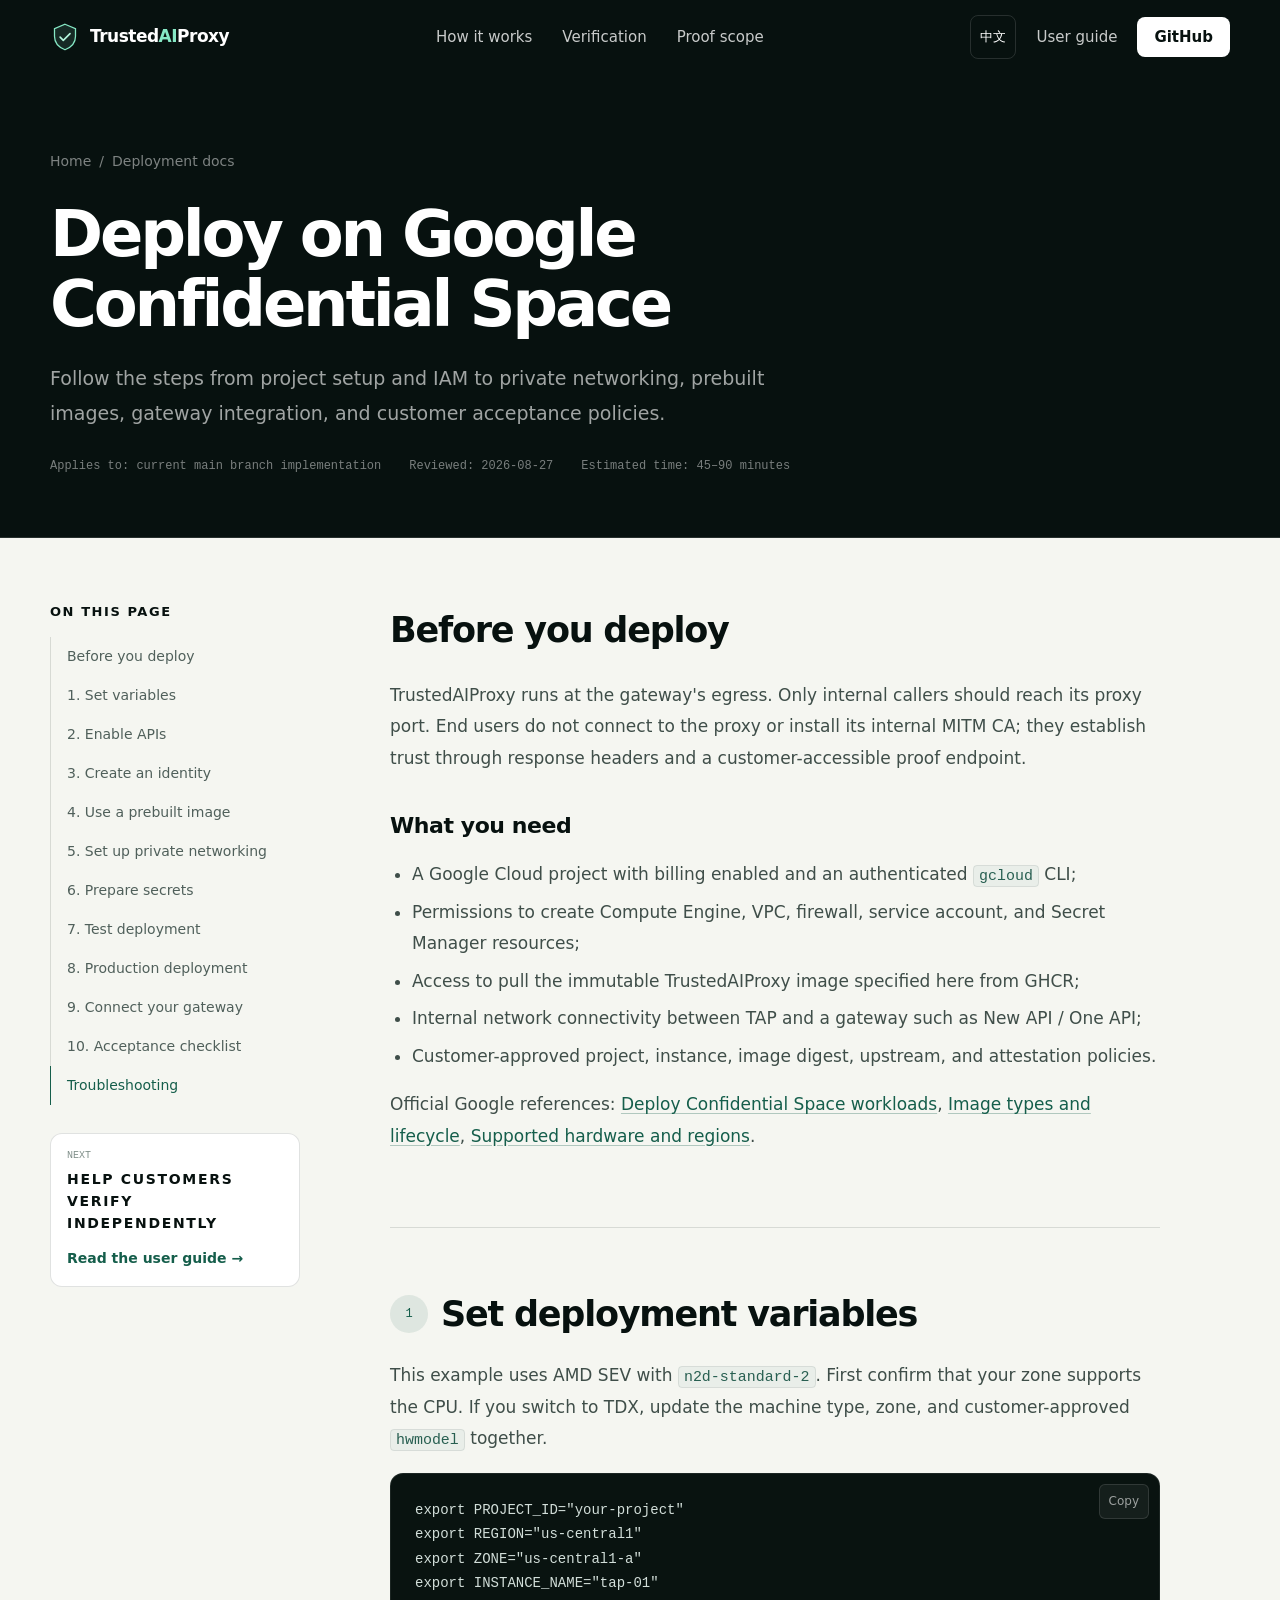
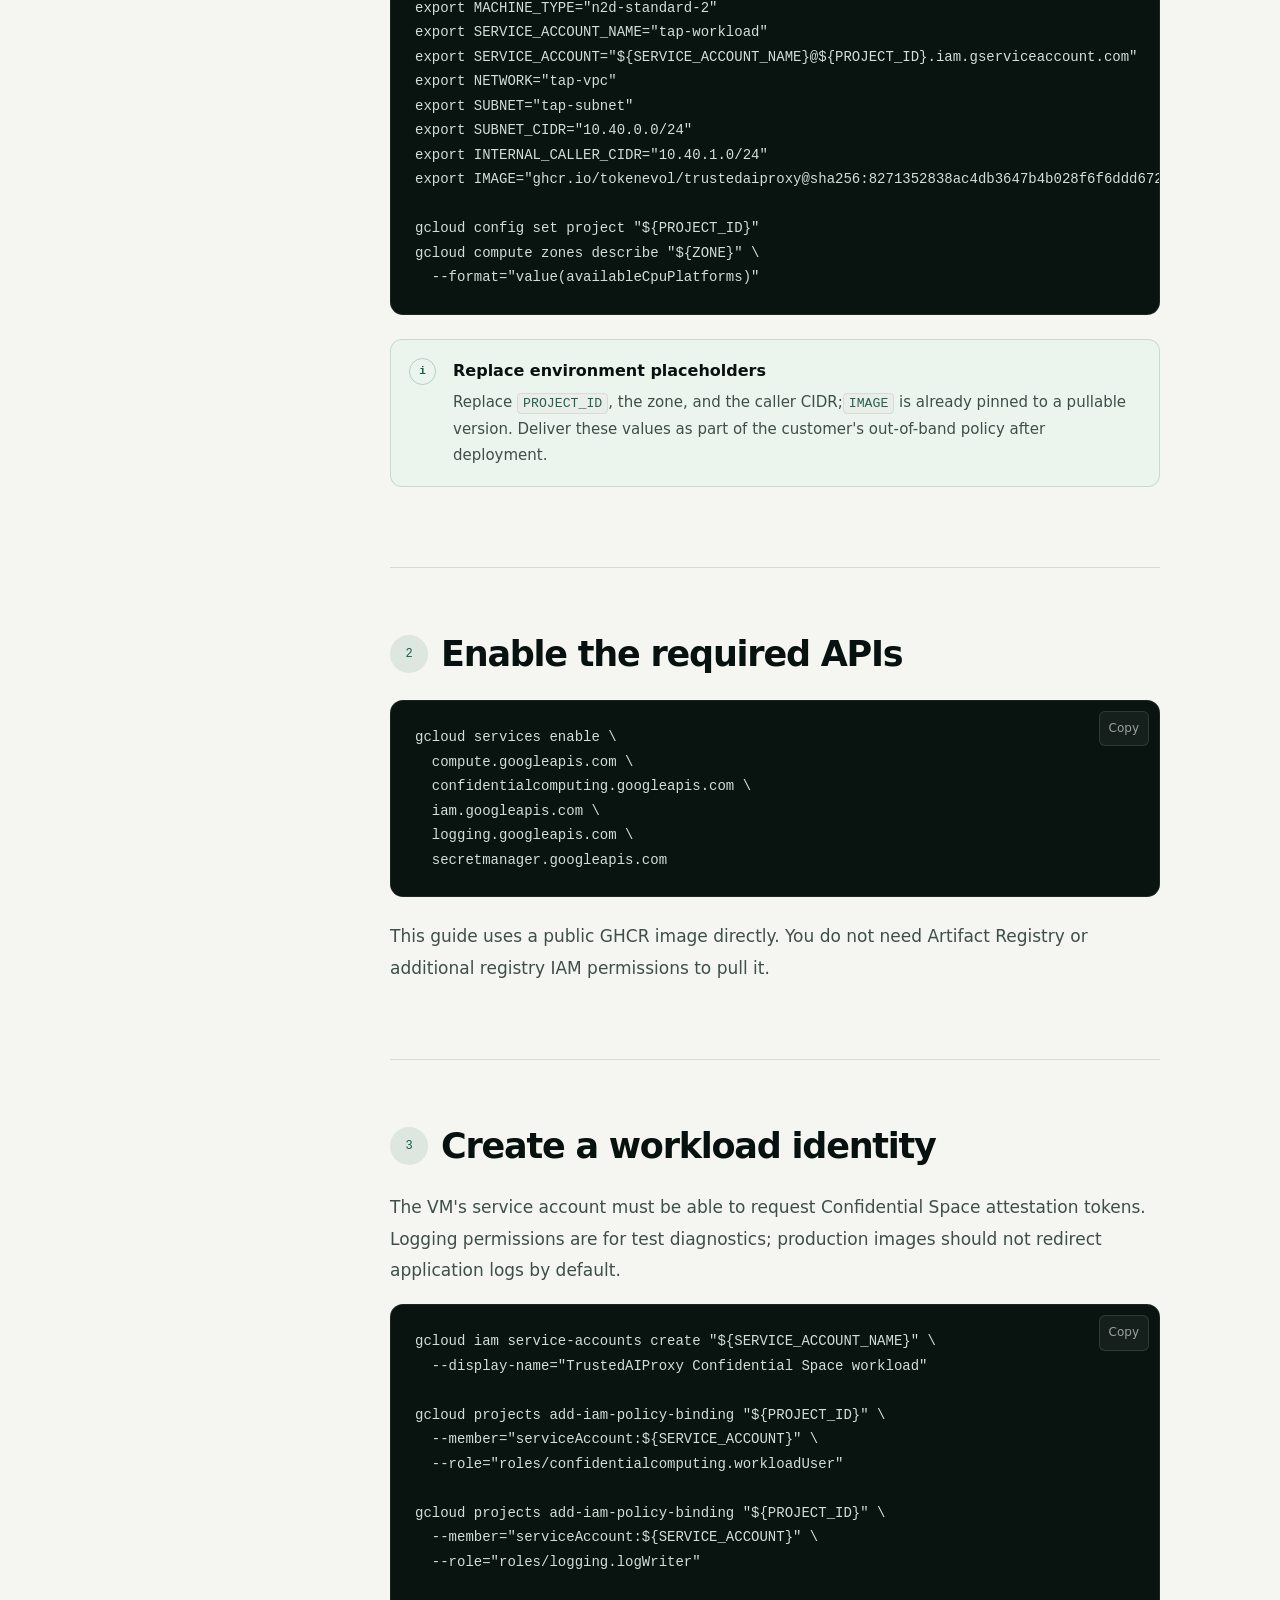
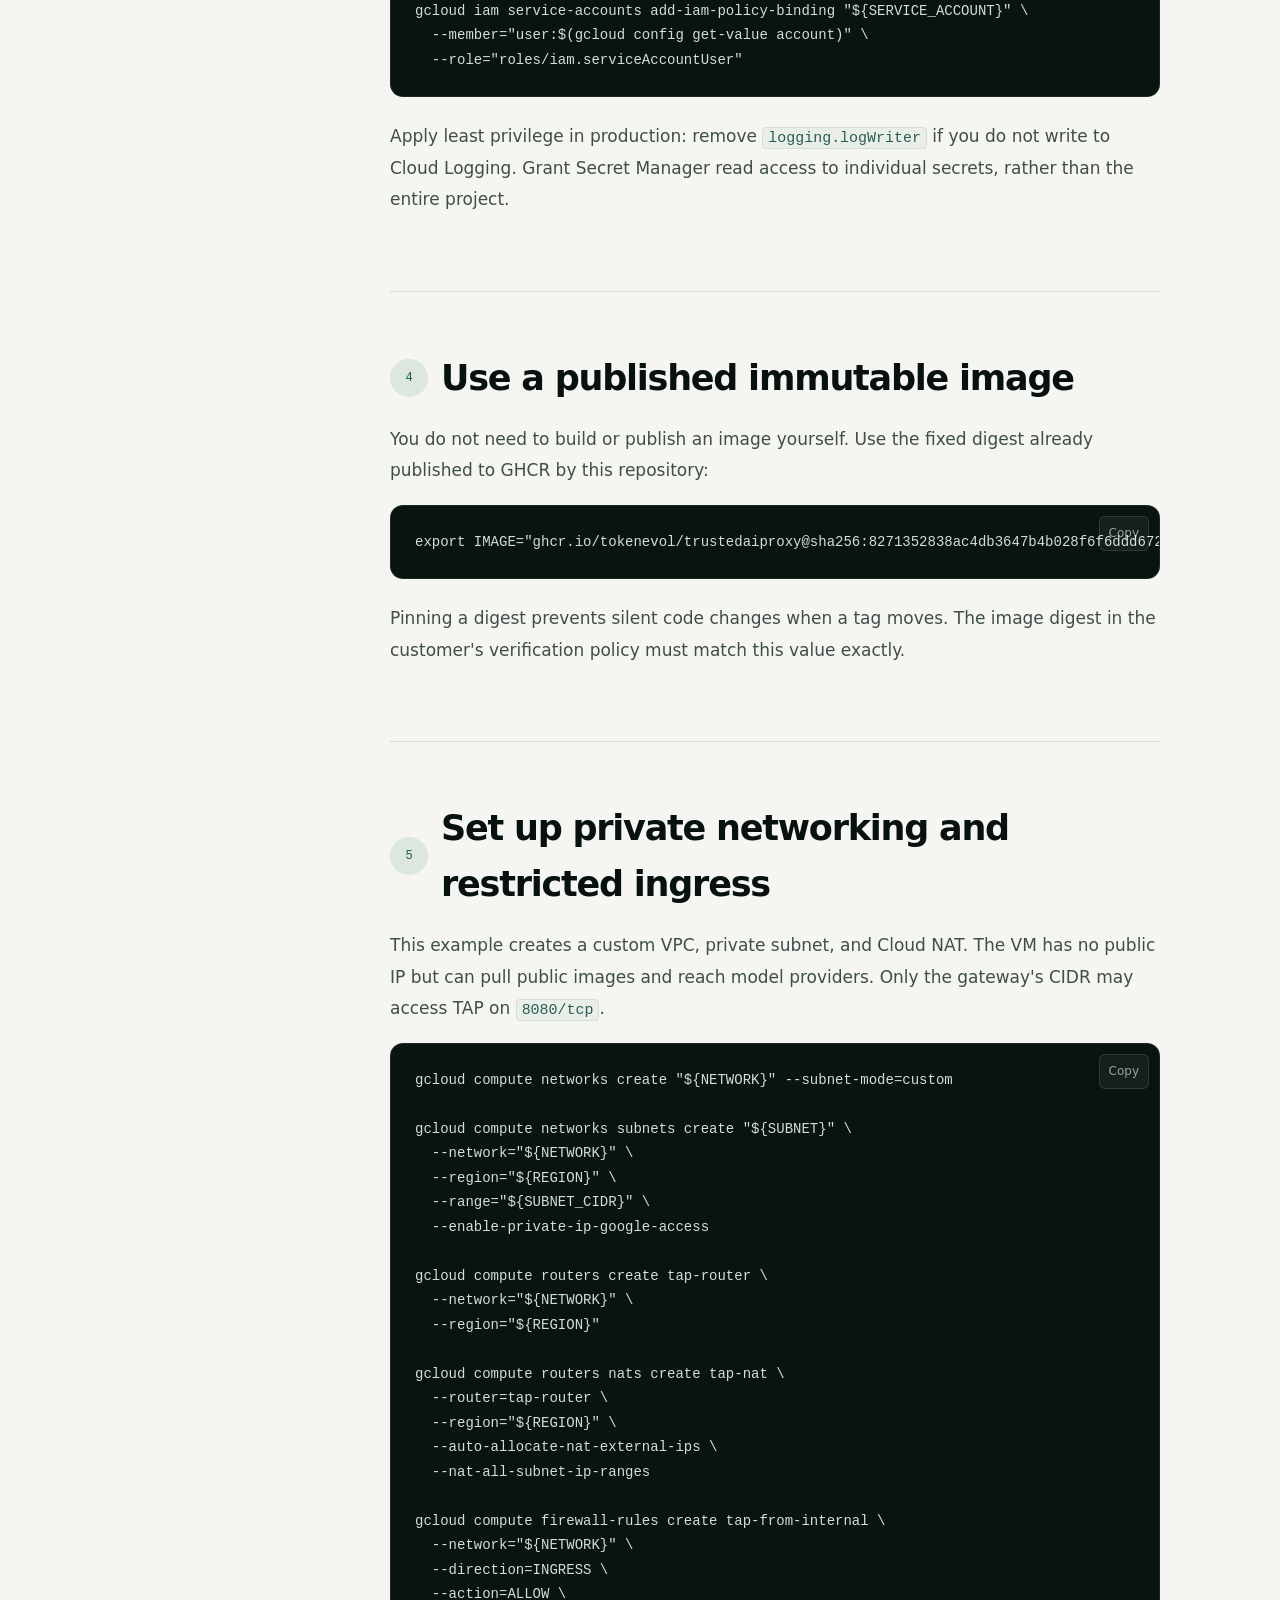
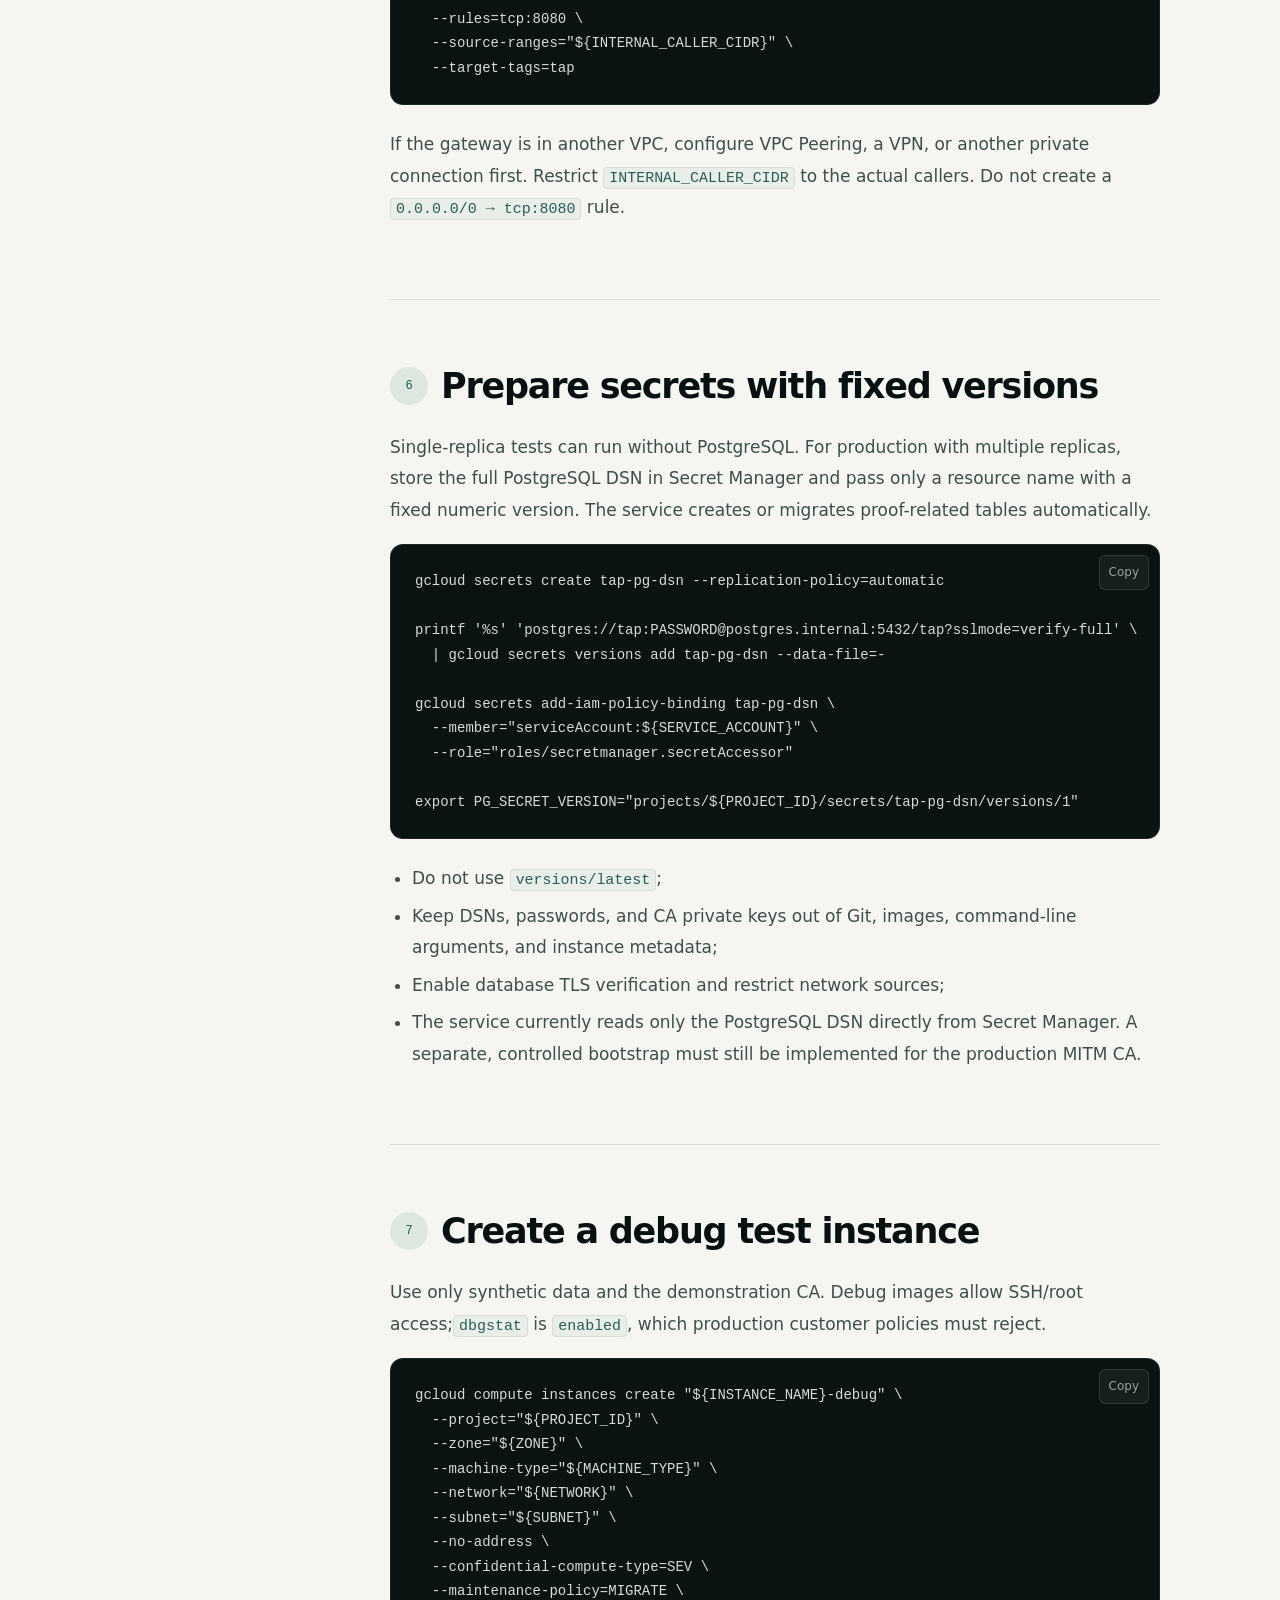
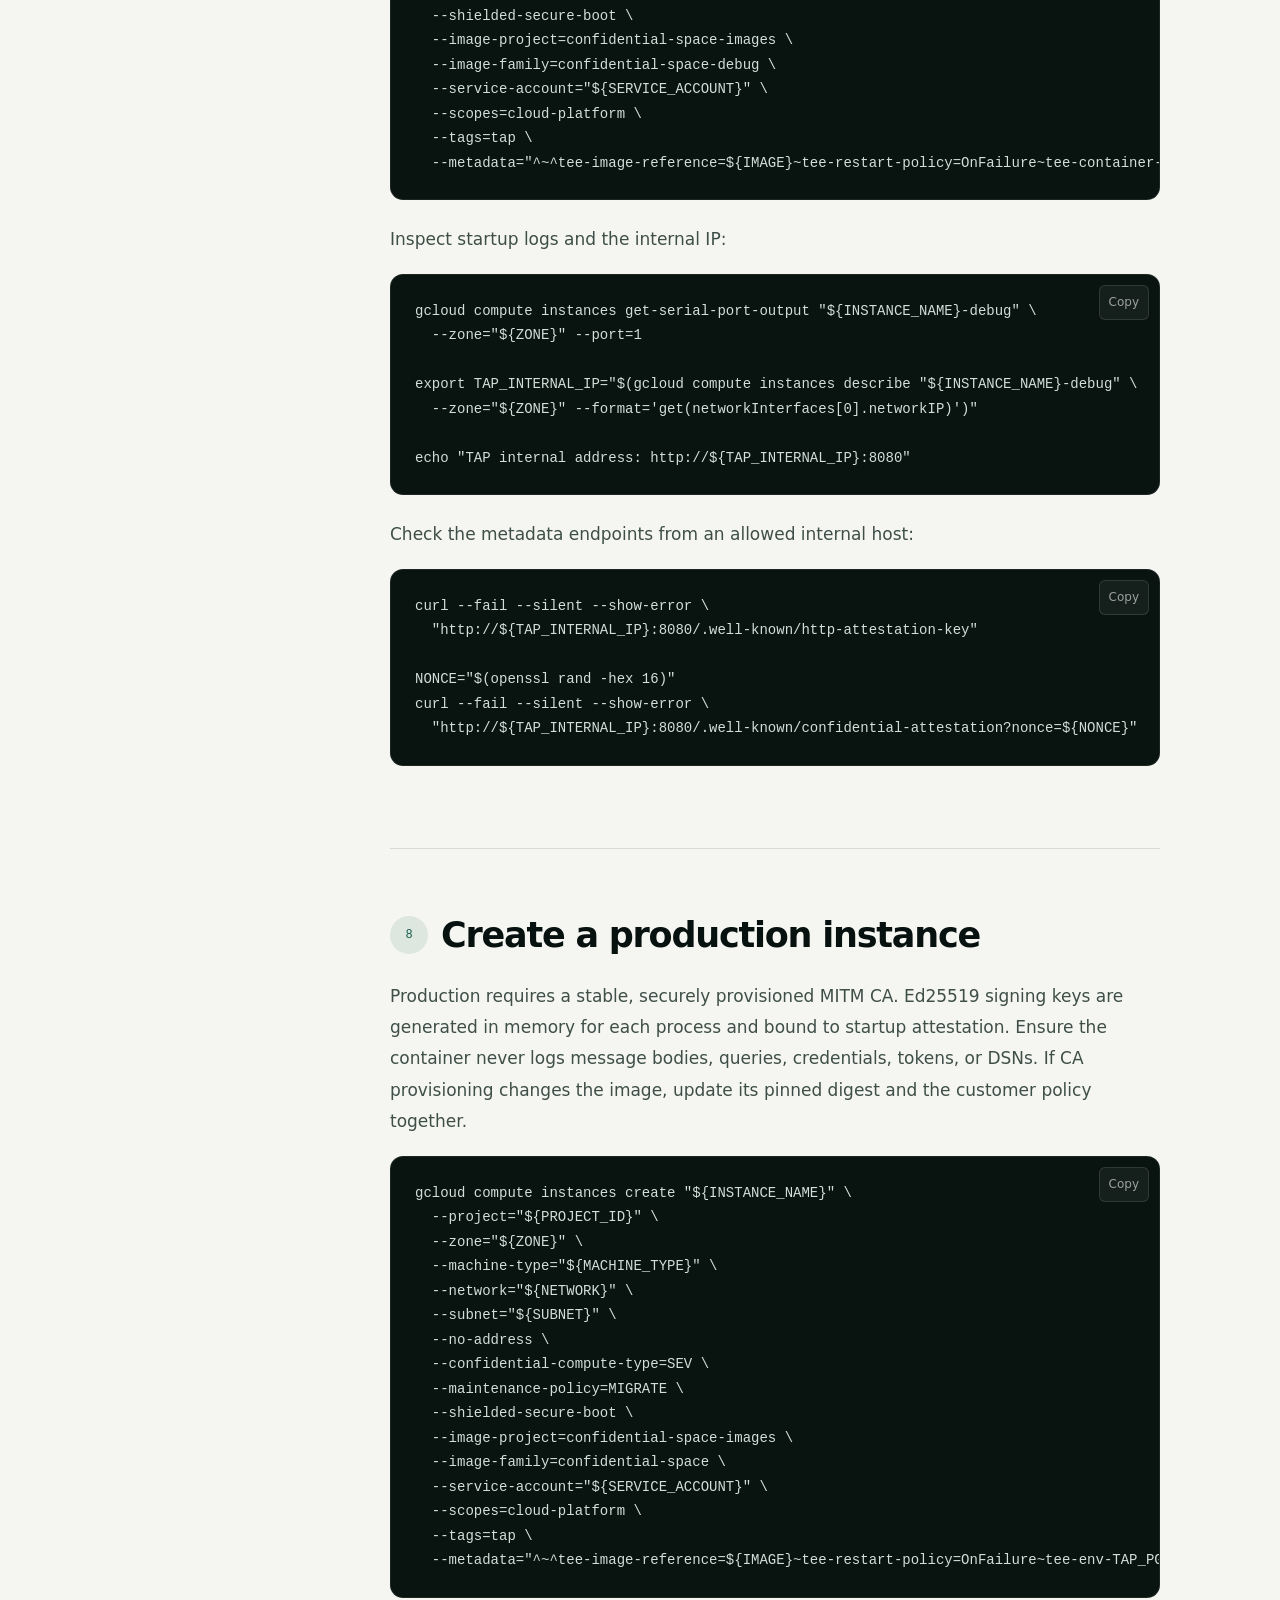
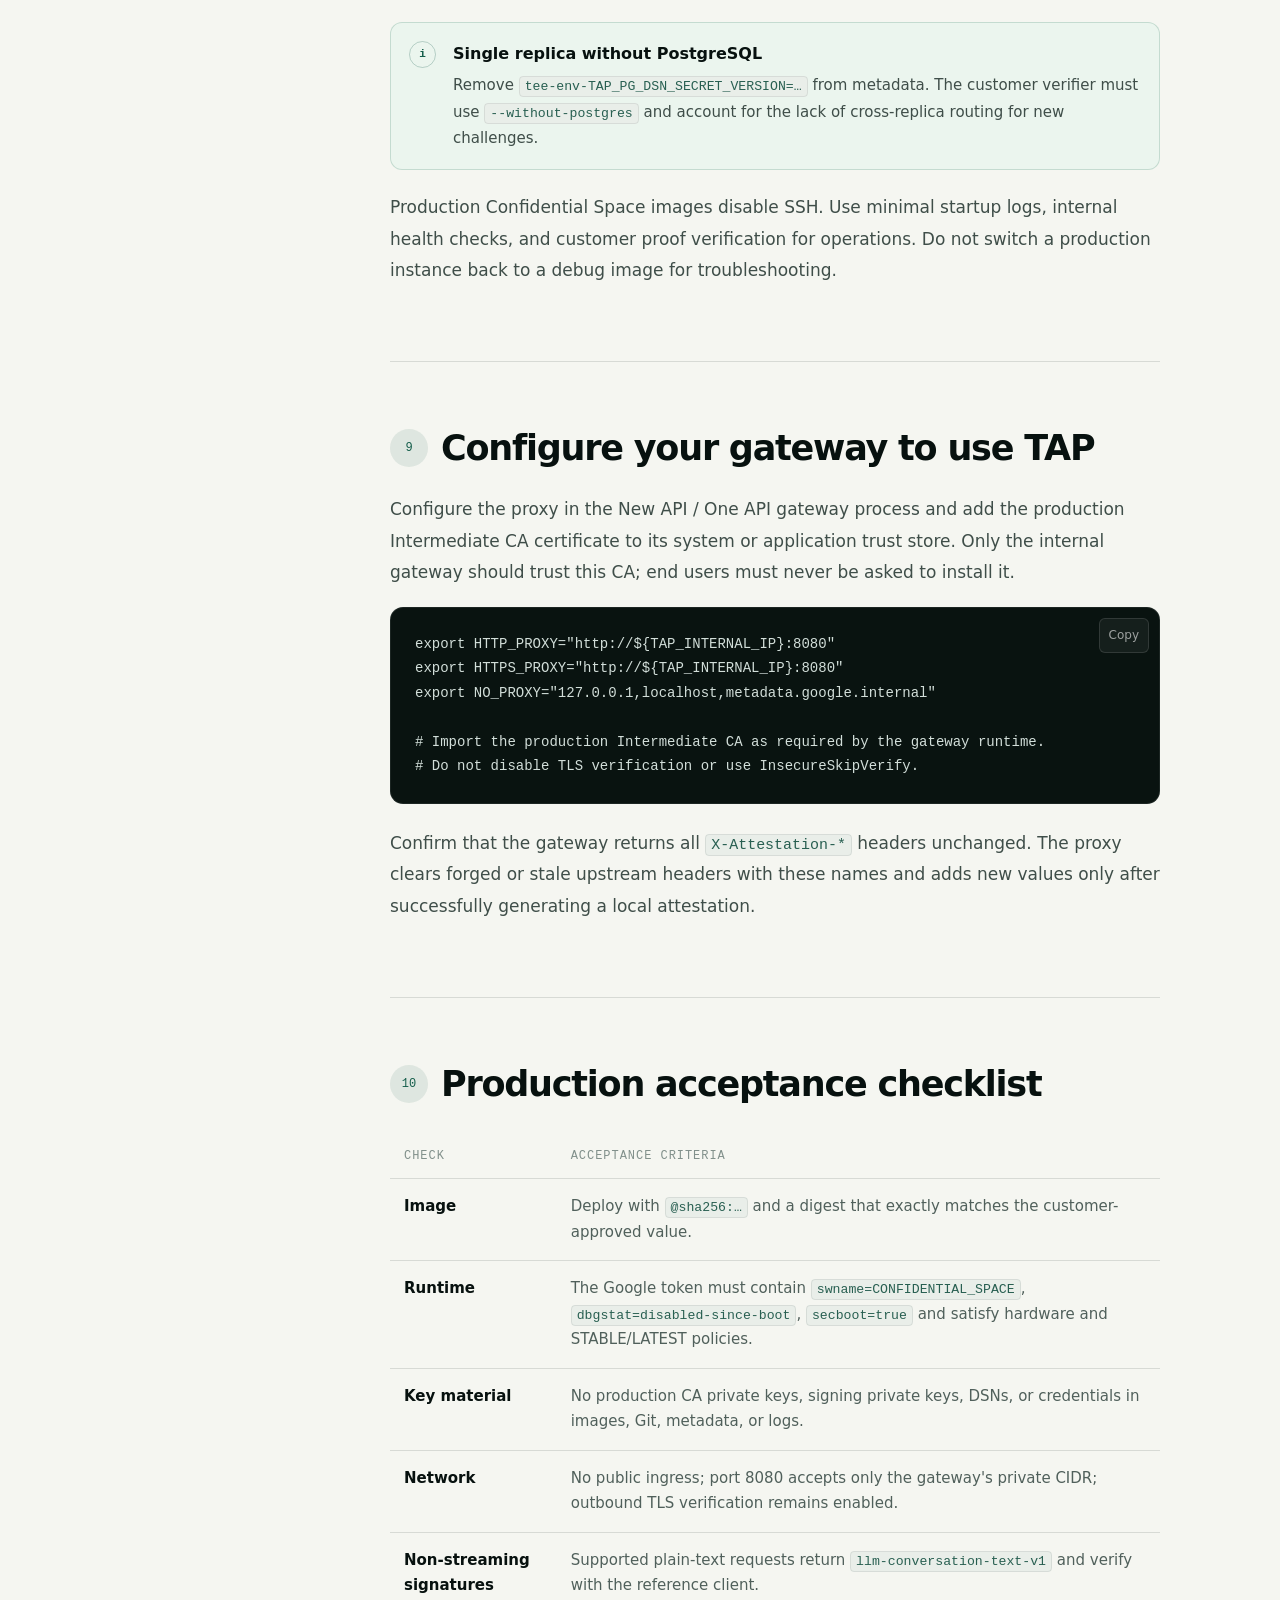
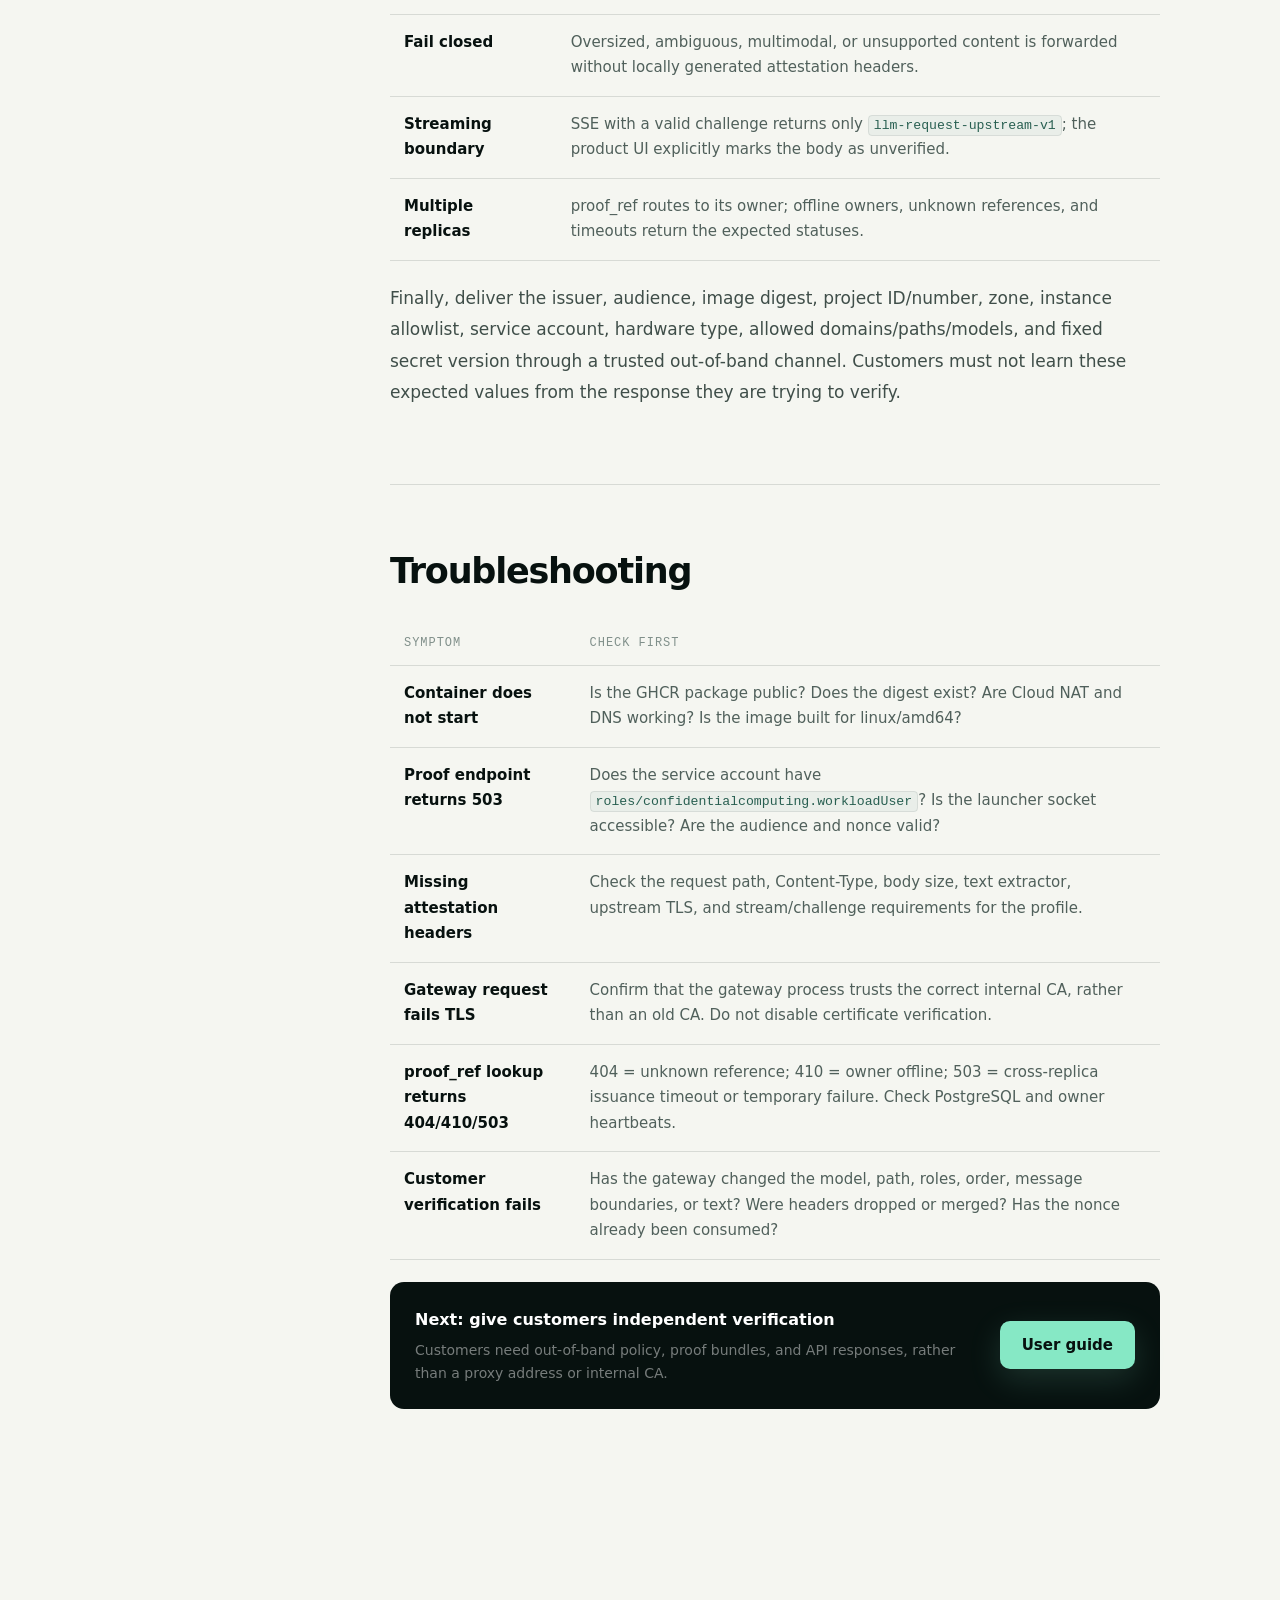
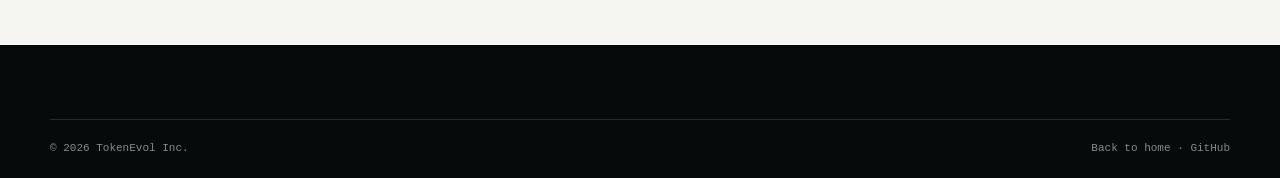
==== commit fda484ea: "doc: add bilingual" ====
--- a/website/deploy.html
+++ b/website/deploy.html
@@ -1,82 +1,86 @@
 <!doctype html>
-<html lang="zh-CN">
+<html lang="en">
   <head>
     <meta charset="UTF-8" />
     <meta name="viewport" content="width=device-width, initial-scale=1" />
-    <meta name="description" content="TrustedAIProxy 在 Google Confidential Space 上的部署指南，覆盖 IAM、网络、不可变镜像、Secret Manager、测试与生产验收。" />
+    <meta name="description" content="Deploy TrustedAIProxy on Google Confidential Space: IAM, networking, immutable images, Secret Manager, testing, and production acceptance." />
+    <link rel="alternate" hreflang="en" href="deploy.html" />
+    <link rel="alternate" hreflang="zh-CN" href="zh/deploy.html" />
+    <link rel="alternate" hreflang="x-default" href="deploy.html" />
     <meta name="theme-color" content="#07110f" />
-    <title>Google Cloud 部署指南｜TrustedAIProxy</title>
+    <title>Google Cloud Deployment Guide | TrustedAIProxy</title>
     <script>document.documentElement.classList.add("js")</script>
     <link rel="stylesheet" href="assets/styles.css" />
     <script defer src="assets/site.js"></script>
   </head>
   <body class="docs-body">
-    <a class="skip-link" href="#content">跳到文档内容</a>
+    <a class="skip-link" href="#content">Skip to documentation</a>
     <header class="site-header scrolled" data-header>
       <div class="shell header-inner">
-        <a class="brand" href="index.html" aria-label="TrustedAIProxy 首页">
+        <a class="brand" href="index.html" aria-label="TrustedAIProxy home">
           <svg class="brand-mark" viewBox="0 0 40 40" aria-hidden="true"><path d="M20 3 34 9v10c0 9.2-5.7 14.8-14 18-8.3-3.2-14-8.8-14-18V9l14-6Z" /><path d="m13.5 20.2 4.2 4.2 9-9" /></svg>
           <span>Trusted<span>AI</span>Proxy</span>
         </a>
-        <nav class="desktop-nav" aria-label="主导航"><a href="index.html#principle">技术原理</a><a href="index.html#verification">验证过程</a><a href="index.html#scope">证明边界</a></nav>
+        <nav class="desktop-nav" aria-label="Main navigation"><a href="index.html#principle">How it works</a><a href="index.html#verification">Verification</a><a href="index.html#scope">Proof scope</a></nav>
         <div class="header-actions">
-          <a class="text-link desktop-only" href="user-guide.html">用户指南</a>
+          <a class="language-switch" href="zh/deploy.html" lang="zh-CN" hreflang="zh-CN" aria-label="切换到中文" data-language-switch>中文</a>
+          <a class="text-link desktop-only" href="user-guide.html">User guide</a>
           <a class="button button-small button-light" href="https://github.com/tokenevol/TrustedAIProxy" target="_blank" rel="noreferrer">GitHub</a>
-          <button class="menu-button" type="button" aria-label="打开菜单" aria-expanded="false" data-menu-button><span></span><span></span></button>
+          <button class="menu-button" type="button" aria-label="Open menu" aria-expanded="false" data-menu-button><span></span><span></span></button>
         </div>
       </div>
-      <nav class="mobile-nav" aria-label="移动端导航" data-mobile-nav><a href="index.html">首页</a><a href="index.html#principle">技术原理</a><a href="index.html#scope">证明边界</a><a href="user-guide.html">用户指南</a><a href="https://github.com/tokenevol/TrustedAIProxy">GitHub</a></nav>
+      <nav class="mobile-nav" aria-label="Mobile navigation" data-mobile-nav><a href="index.html">Home</a><a href="index.html#principle">How it works</a><a href="index.html#scope">Proof scope</a><a href="user-guide.html">User guide</a><a href="https://github.com/tokenevol/TrustedAIProxy">GitHub</a></nav>
     </header>
 
     <main>
       <section class="docs-hero">
         <div class="shell">
-          <div class="breadcrumbs"><a href="index.html">首页</a><span>/</span><span>部署文档</span></div>
-          <h1>在 Google Confidential Space 上部署</h1>
-          <p>从项目与 IAM 到私有网络、预构建镜像、中转站接入和客户验收策略，按步骤完成部署。</p>
-          <div class="docs-meta"><span>适用于：项目 main 分支当前实现</span><span>核对日期：2026-08-27</span><span>预计：45–90 分钟</span></div>
+          <div class="breadcrumbs"><a href="index.html">Home</a><span>/</span><span>Deployment docs</span></div>
+          <h1>Deploy on Google Confidential Space</h1>
+          <p>Follow the steps from project setup and IAM to private networking, prebuilt images, gateway integration, and customer acceptance policies.</p>
+          <div class="docs-meta"><span>Applies to: current main branch implementation</span><span>Reviewed: 2026-08-27</span><span>Estimated time: 45–90 minutes</span></div>
         </div>
       </section>
 
       <div class="shell docs-shell">
         <aside class="docs-sidebar">
-          <strong>本页目录</strong>
-          <nav aria-label="文档目录">
-            <a href="#before">部署前必读</a>
-            <a href="#variables">1. 设置变量</a>
-            <a href="#apis">2. 启用 API</a>
-            <a href="#identity">3. 创建身份</a>
-            <a href="#image">4. 使用预构建镜像</a>
-            <a href="#network">5. 配置私有网络</a>
-            <a href="#secrets">6. 准备 Secret</a>
-            <a href="#test">7. 测试部署</a>
-            <a href="#production">8. 生产部署</a>
-            <a href="#gateway">9. 接入中转站</a>
-            <a href="#acceptance">10. 验收清单</a>
-            <a href="#troubleshooting">故障排查</a>
+          <strong>On this page</strong>
+          <nav aria-label="Documentation contents">
+            <a href="#before">Before you deploy</a>
+            <a href="#variables">1. Set variables</a>
+            <a href="#apis">2. Enable APIs</a>
+            <a href="#identity">3. Create an identity</a>
+            <a href="#image">4. Use a prebuilt image</a>
+            <a href="#network">5. Set up private networking</a>
+            <a href="#secrets">6. Prepare secrets</a>
+            <a href="#test">7. Test deployment</a>
+            <a href="#production">8. Production deployment</a>
+            <a href="#gateway">9. Connect your gateway</a>
+            <a href="#acceptance">10. Acceptance checklist</a>
+            <a href="#troubleshooting">Troubleshooting</a>
           </nav>
-          <div class="sidebar-card"><small>NEXT</small><strong>让最终用户完成独立验签</strong><a href="user-guide.html">阅读用户指南 →</a></div>
+          <div class="sidebar-card"><small>NEXT</small><strong>Help customers verify independently</strong><a href="user-guide.html">Read the user guide →</a></div>
         </aside>
 
         <article class="docs-content" id="content">
           <section id="before">
-            <h2>部署前必读</h2>
-            <p>TrustedAIProxy 运行在中转站出口，代理端口只允许内部调用方访问。最终用户不连接代理、不安装内部 MITM CA；他们通过业务响应 headers 和客户可访问的证明端点建立信任。</p>
-            <h3>你需要</h3>
+            <h2>Before you deploy</h2>
+            <p>TrustedAIProxy runs at the gateway's egress. Only internal callers should reach its proxy port. End users do not connect to the proxy or install its internal MITM CA; they establish trust through response headers and a customer-accessible proof endpoint.</p>
+            <h3>What you need</h3>
             <ul>
-              <li>一个启用结算的 Google Cloud 项目和已登录的 <code>gcloud</code> CLI；</li>
-              <li>可以创建 Compute Engine、VPC、防火墙、服务账号和 Secret Manager 资源的权限；</li>
-              <li>能够从 GHCR 拉取本文指定的 TrustedAIProxy 不可变镜像；</li>
-              <li>New API / One API 等中转服务与 TAP 的内部网络连通性；</li>
-              <li>客户批准的项目、实例、镜像 digest、上游和证明策略。</li>
+              <li>A Google Cloud project with billing enabled and an authenticated <code>gcloud</code> CLI;</li>
+              <li>Permissions to create Compute Engine, VPC, firewall, service account, and Secret Manager resources;</li>
+              <li>Access to pull the immutable TrustedAIProxy image specified here from GHCR;</li>
+              <li>Internal network connectivity between TAP and a gateway such as New API / One API;</li>
+              <li>Customer-approved project, instance, image digest, upstream, and attestation policies.</li>
             </ul>
-            <p>Google 官方参考：<a href="https://docs.cloud.google.com/confidential-computing/confidential-space/docs/deploy-workloads" target="_blank" rel="noreferrer">部署 Confidential Space workload</a>、<a href="https://docs.cloud.google.com/confidential-computing/confidential-space/docs/confidential-space-images" target="_blank" rel="noreferrer">镜像类型与生命周期</a>、<a href="https://docs.cloud.google.com/confidential-computing/confidential-vm/docs/supported-configurations" target="_blank" rel="noreferrer">硬件与区域支持</a>。</p>
+            <p>Official Google references: <a href="https://docs.cloud.google.com/confidential-computing/confidential-space/docs/deploy-workloads" target="_blank" rel="noreferrer">Deploy Confidential Space workloads</a>, <a href="https://docs.cloud.google.com/confidential-computing/confidential-space/docs/confidential-space-images" target="_blank" rel="noreferrer">Image types and lifecycle</a>, <a href="https://docs.cloud.google.com/confidential-computing/confidential-vm/docs/supported-configurations" target="_blank" rel="noreferrer">Supported hardware and regions</a>.</p>
           </section>
 
           <section id="variables">
-            <div class="step-heading"><span class="step-number">1</span><h2>设置部署变量</h2></div>
-            <p>示例使用 AMD SEV 与 <code>n2d-standard-2</code>。先确认所选 zone 支持对应 CPU；若改用 TDX，机型、zone 和客户允许的 <code>hwmodel</code> 必须一起更新。</p>
-            <div class="code-block"><button class="copy-button" type="button">复制</button><pre><code>export PROJECT_ID="your-project"
+            <div class="step-heading"><span class="step-number">1</span><h2>Set deployment variables</h2></div>
+            <p>This example uses AMD SEV with <code>n2d-standard-2</code>. First confirm that your zone supports the CPU. If you switch to TDX, update the machine type, zone, and customer-approved <code>hwmodel</code> together.</p>
+            <div class="code-block"><button class="copy-button" type="button">Copy</button><pre><code>export PROJECT_ID="your-project"
 export REGION="us-central1"
 export ZONE="us-central1-a"
 export INSTANCE_NAME="tap-01"
@@ -92,24 +96,24 @@
 gcloud config set project "${PROJECT_ID}"
 gcloud compute zones describe "${ZONE}" \
   --format="value(availableCpuPlatforms)"</code></pre></div>
-            <div class="callout"><span class="callout-icon">i</span><div><strong>替换环境占位符</strong><p>需要替换 <code>PROJECT_ID</code>、zone 和调用方 CIDR；<code>IMAGE</code> 已固定为可直接拉取的版本。部署后这些值还要作为客户带外策略的一部分交付。</p></div></div>
+            <div class="callout"><span class="callout-icon">i</span><div><strong>Replace environment placeholders</strong><p>Replace <code>PROJECT_ID</code>, the zone, and the caller CIDR;<code>IMAGE</code> is already pinned to a pullable version. Deliver these values as part of the customer's out-of-band policy after deployment.</p></div></div>
           </section>
 
           <section id="apis">
-            <div class="step-heading"><span class="step-number">2</span><h2>启用所需 API</h2></div>
-            <div class="code-block"><button class="copy-button" type="button">复制</button><pre><code>gcloud services enable \
+            <div class="step-heading"><span class="step-number">2</span><h2>Enable the required APIs</h2></div>
+            <div class="code-block"><button class="copy-button" type="button">Copy</button><pre><code>gcloud services enable \
   compute.googleapis.com \
   confidentialcomputing.googleapis.com \
   iam.googleapis.com \
   logging.googleapis.com \
   secretmanager.googleapis.com</code></pre></div>
-            <p>本文直接使用公开 GHCR 镜像，不需要启用 Artifact Registry，也不需要为拉取镜像配置额外的 Registry IAM 权限。</p>
+            <p>This guide uses a public GHCR image directly. You do not need Artifact Registry or additional registry IAM permissions to pull it.</p>
           </section>
 
           <section id="identity">
-            <div class="step-heading"><span class="step-number">3</span><h2>创建 workload 身份</h2></div>
-            <p>VM 附加的服务账号需要请求 Confidential Space attestation token。日志权限只用于测试诊断；生产镜像默认不应重定向业务日志。</p>
-            <div class="code-block"><button class="copy-button" type="button">复制</button><pre><code>gcloud iam service-accounts create "${SERVICE_ACCOUNT_NAME}" \
+            <div class="step-heading"><span class="step-number">3</span><h2>Create a workload identity</h2></div>
+            <p>The VM's service account must be able to request Confidential Space attestation tokens. Logging permissions are for test diagnostics; production images should not redirect application logs by default.</p>
+            <div class="code-block"><button class="copy-button" type="button">Copy</button><pre><code>gcloud iam service-accounts create "${SERVICE_ACCOUNT_NAME}" \
   --display-name="TrustedAIProxy Confidential Space workload"
 
 gcloud projects add-iam-policy-binding "${PROJECT_ID}" \
@@ -123,20 +127,20 @@
 gcloud iam service-accounts add-iam-policy-binding "${SERVICE_ACCOUNT}" \
   --member="user:$(gcloud config get-value account)" \
   --role="roles/iam.serviceAccountUser"</code></pre></div>
-            <p>生产中遵循最小权限：若不写 Cloud Logging，可移除 <code>logging.logWriter</code>；Secret Manager 的读取权限应绑定到单个 secret，而不是整个项目。</p>
+            <p>Apply least privilege in production: remove <code>logging.logWriter</code> if you do not write to Cloud Logging. Grant Secret Manager read access to individual secrets, rather than the entire project.</p>
           </section>
 
           <section id="image">
-            <div class="step-heading"><span class="step-number">4</span><h2>使用已发布的不可变镜像</h2></div>
-            <p>无需自行构建或发布镜像。直接使用 GitHub 仓库已经发布到 GHCR 的固定 digest：</p>
-            <div class="code-block"><button class="copy-button" type="button">复制</button><pre><code>export IMAGE="ghcr.io/tokenevol/trustedaiproxy@sha256:8271352838ac4db3647b4b028f6f6ddd67266d4a0114ada49db3980e5ed331ea"</code></pre></div>
-            <p>固定 digest 可以避免 tag 更新后静默切换代码。客户验证策略中的 image digest 必须与这里的值完全一致。</p>
+            <div class="step-heading"><span class="step-number">4</span><h2>Use a published immutable image</h2></div>
+            <p>You do not need to build or publish an image yourself. Use the fixed digest already published to GHCR by this repository:</p>
+            <div class="code-block"><button class="copy-button" type="button">Copy</button><pre><code>export IMAGE="ghcr.io/tokenevol/trustedaiproxy@sha256:8271352838ac4db3647b4b028f6f6ddd67266d4a0114ada49db3980e5ed331ea"</code></pre></div>
+            <p>Pinning a digest prevents silent code changes when a tag moves. The image digest in the customer's verification policy must match this value exactly.</p>
           </section>
 
           <section id="network">
-            <div class="step-heading"><span class="step-number">5</span><h2>配置私有网络与受限入口</h2></div>
-            <p>以下示例创建自定义 VPC、私有子网和 Cloud NAT。VM 没有公网 IP，但可以拉取公开镜像并访问模型厂商。仅允许中转站所在 CIDR 访问 TAP 的 <code>8080/tcp</code>。</p>
-            <div class="code-block"><button class="copy-button" type="button">复制</button><pre><code>gcloud compute networks create "${NETWORK}" --subnet-mode=custom
+            <div class="step-heading"><span class="step-number">5</span><h2>Set up private networking and restricted ingress</h2></div>
+            <p>This example creates a custom VPC, private subnet, and Cloud NAT. The VM has no public IP but can pull public images and reach model providers. Only the gateway's CIDR may access TAP on <code>8080/tcp</code>.</p>
+            <div class="code-block"><button class="copy-button" type="button">Copy</button><pre><code>gcloud compute networks create "${NETWORK}" --subnet-mode=custom
 
 gcloud compute networks subnets create "${SUBNET}" \
   --network="${NETWORK}" \
@@ -161,13 +165,13 @@
   --rules=tcp:8080 \
   --source-ranges="${INTERNAL_CALLER_CIDR}" \
   --target-tags=tap</code></pre></div>
-            <p>如果中转站位于另一个 VPC，需要先配置 VPC Peering、VPN 或其他私网连接，再把 <code>INTERNAL_CALLER_CIDR</code> 缩小到真实调用方范围。不要创建 <code>0.0.0.0/0 → tcp:8080</code> 规则。</p>
+            <p>If the gateway is in another VPC, configure VPC Peering, a VPN, or another private connection first. Restrict <code>INTERNAL_CALLER_CIDR</code> to the actual callers. Do not create a <code>0.0.0.0/0 → tcp:8080</code> rule.</p>
           </section>
 
           <section id="secrets">
-            <div class="step-heading"><span class="step-number">6</span><h2>准备固定版本的 Secret</h2></div>
-            <p>单副本测试可以不配置 PostgreSQL。多副本生产环境把完整 PostgreSQL DSN 放入 Secret Manager，并只传固定编号的资源名。程序会自动创建或迁移 proof 相关表。</p>
-            <div class="code-block"><button class="copy-button" type="button">复制</button><pre><code>gcloud secrets create tap-pg-dsn --replication-policy=automatic
+            <div class="step-heading"><span class="step-number">6</span><h2>Prepare secrets with fixed versions</h2></div>
+            <p>Single-replica tests can run without PostgreSQL. For production with multiple replicas, store the full PostgreSQL DSN in Secret Manager and pass only a resource name with a fixed numeric version. The service creates or migrates proof-related tables automatically.</p>
+            <div class="code-block"><button class="copy-button" type="button">Copy</button><pre><code>gcloud secrets create tap-pg-dsn --replication-policy=automatic
 
 printf '%s' 'postgres://tap:PASSWORD@postgres.internal:5432/tap?sslmode=verify-full' \
   | gcloud secrets versions add tap-pg-dsn --data-file=-
@@ -178,17 +182,17 @@
 
 export PG_SECRET_VERSION="projects/${PROJECT_ID}/secrets/tap-pg-dsn/versions/1"</code></pre></div>
             <ul>
-              <li>禁止使用 <code>versions/latest</code>；</li>
-              <li>不要把 DSN、密码、CA 私钥放进 Git、镜像、命令行参数或实例 metadata；</li>
-              <li>数据库应启用 TLS 校验并限制网络来源；</li>
-              <li>当前程序只直接从 Secret Manager 读取 PostgreSQL DSN；生产 MITM CA 仍需要先实现独立的受控 bootstrap。</li>
+              <li>Do not use <code>versions/latest</code>;</li>
+              <li>Keep DSNs, passwords, and CA private keys out of Git, images, command-line arguments, and instance metadata;</li>
+              <li>Enable database TLS verification and restrict network sources;</li>
+              <li>The service currently reads only the PostgreSQL DSN directly from Secret Manager. A separate, controlled bootstrap must still be implemented for the production MITM CA.</li>
             </ul>
           </section>
 
           <section id="test">
-            <div class="step-heading"><span class="step-number">7</span><h2>创建 debug 测试实例</h2></div>
-            <p>只使用假数据和演示 CA。Debug 镜像允许 SSH/root 访问，<code>dbgstat</code> 为 <code>enabled</code>，不能被生产客户策略接受。</p>
-            <div class="code-block"><button class="copy-button" type="button">复制</button><pre><code>gcloud compute instances create "${INSTANCE_NAME}-debug" \
+            <div class="step-heading"><span class="step-number">7</span><h2>Create a debug test instance</h2></div>
+            <p>Use only synthetic data and the demonstration CA. Debug images allow SSH/root access;<code>dbgstat</code> is <code>enabled</code>, which production customer policies must reject.</p>
+            <div class="code-block"><button class="copy-button" type="button">Copy</button><pre><code>gcloud compute instances create "${INSTANCE_NAME}-debug" \
   --project="${PROJECT_ID}" \
   --zone="${ZONE}" \
   --machine-type="${MACHINE_TYPE}" \
@@ -204,16 +208,16 @@
   --scopes=cloud-platform \
   --tags=tap \
   --metadata="^~^tee-image-reference=${IMAGE}~tee-restart-policy=OnFailure~tee-container-log-redirect=true"</code></pre></div>
-            <p>检查启动日志与内部 IP：</p>
-            <div class="code-block"><button class="copy-button" type="button">复制</button><pre><code>gcloud compute instances get-serial-port-output "${INSTANCE_NAME}-debug" \
+            <p>Inspect startup logs and the internal IP:</p>
+            <div class="code-block"><button class="copy-button" type="button">Copy</button><pre><code>gcloud compute instances get-serial-port-output "${INSTANCE_NAME}-debug" \
   --zone="${ZONE}" --port=1
 
 export TAP_INTERNAL_IP="$(gcloud compute instances describe "${INSTANCE_NAME}-debug" \
   --zone="${ZONE}" --format='get(networkInterfaces[0].networkIP)')"
 
 echo "TAP internal address: http://${TAP_INTERNAL_IP}:8080"</code></pre></div>
-            <p>从允许的内部调用主机检查元数据端点：</p>
-            <div class="code-block"><button class="copy-button" type="button">复制</button><pre><code>curl --fail --silent --show-error \
+            <p>Check the metadata endpoints from an allowed internal host:</p>
+            <div class="code-block"><button class="copy-button" type="button">Copy</button><pre><code>curl --fail --silent --show-error \
   "http://${TAP_INTERNAL_IP}:8080/.well-known/http-attestation-key"
 
 NONCE="$(openssl rand -hex 16)"
@@ -222,9 +226,9 @@
           </section>
 
           <section id="production">
-            <div class="step-heading"><span class="step-number">8</span><h2>创建生产实例</h2></div>
-            <p>生产环境仍需使用稳定、受控配置的 MITM CA 和签名密钥，并确保容器不会记录消息正文、query、凭据、token 或 DSN；若生产密钥方案改变镜像内容，应同步更新固定 digest 和客户策略。</p>
-            <div class="code-block"><button class="copy-button" type="button">复制</button><pre><code>gcloud compute instances create "${INSTANCE_NAME}" \
+            <div class="step-heading"><span class="step-number">8</span><h2>Create a production instance</h2></div>
+            <p>Production requires a stable, securely provisioned MITM CA. Ed25519 signing keys are generated in memory for each process and bound to startup attestation. Ensure the container never logs message bodies, queries, credentials, tokens, or DSNs. If CA provisioning changes the image, update its pinned digest and the customer policy together.</p>
+            <div class="code-block"><button class="copy-button" type="button">Copy</button><pre><code>gcloud compute instances create "${INSTANCE_NAME}" \
   --project="${PROJECT_ID}" \
   --zone="${ZONE}" \
   --machine-type="${MACHINE_TYPE}" \
@@ -240,59 +244,59 @@
   --scopes=cloud-platform \
   --tags=tap \
   --metadata="^~^tee-image-reference=${IMAGE}~tee-restart-policy=OnFailure~tee-env-TAP_PG_DSN_SECRET_VERSION=${PG_SECRET_VERSION}"</code></pre></div>
-            <div class="callout"><span class="callout-icon">i</span><div><strong>单副本且不使用 PostgreSQL</strong><p>从 metadata 中删除 <code>tee-env-TAP_PG_DSN_SECRET_VERSION=…</code>。客户验证器要使用 <code>--without-postgres</code>，并理解无法跨副本路由新 challenge。</p></div></div>
-            <p>生产 Confidential Space 镜像禁用 SSH。通过最小化的启动日志、内部健康探测和客户 proof 验证进行运维，不要为了调试把生产实例改回 debug 镜像。</p>
+            <div class="callout"><span class="callout-icon">i</span><div><strong>Single replica without PostgreSQL</strong><p>Remove <code>tee-env-TAP_PG_DSN_SECRET_VERSION=…</code> from metadata. The customer verifier must use <code>--without-postgres</code> and account for the lack of cross-replica routing for new challenges.</p></div></div>
+            <p>Production Confidential Space images disable SSH. Use minimal startup logs, internal health checks, and customer proof verification for operations. Do not switch a production instance back to a debug image for troubleshooting.</p>
           </section>
 
           <section id="gateway">
-            <div class="step-heading"><span class="step-number">9</span><h2>让中转站使用 TAP</h2></div>
-            <p>在 New API / One API 等中转服务进程中配置代理，并将生产 Intermediate CA 证书加入该进程的系统或应用 trust store。CA 只给内部中转服务信任，绝不能交给最终用户安装。</p>
-            <div class="code-block"><button class="copy-button" type="button">复制</button><pre><code>export HTTP_PROXY="http://${TAP_INTERNAL_IP}:8080"
+            <div class="step-heading"><span class="step-number">9</span><h2>Configure your gateway to use TAP</h2></div>
+            <p>Configure the proxy in the New API / One API gateway process and add the production Intermediate CA certificate to its system or application trust store. Only the internal gateway should trust this CA; end users must never be asked to install it.</p>
+            <div class="code-block"><button class="copy-button" type="button">Copy</button><pre><code>export HTTP_PROXY="http://${TAP_INTERNAL_IP}:8080"
 export HTTPS_PROXY="http://${TAP_INTERNAL_IP}:8080"
 export NO_PROXY="127.0.0.1,localhost,metadata.google.internal"
 
-# 按中转服务运行时的要求导入生产 Intermediate CA。
-# 不要关闭 TLS 校验，也不要使用 InsecureSkipVerify。</code></pre></div>
-            <p>确认中转站原样返回所有 <code>X-Attestation-*</code> headers。代理会主动清除上游伪造或陈旧的同名 headers，只有本地成功证明后才添加新值。</p>
+# Import the production Intermediate CA as required by the gateway runtime.
+# Do not disable TLS verification or use InsecureSkipVerify.</code></pre></div>
+            <p>Confirm that the gateway returns all <code>X-Attestation-*</code> headers unchanged. The proxy clears forged or stale upstream headers with these names and adds new values only after successfully generating a local attestation.</p>
           </section>
 
           <section id="acceptance">
-            <div class="step-heading"><span class="step-number">10</span><h2>生产验收清单</h2></div>
+            <div class="step-heading"><span class="step-number">10</span><h2>Production acceptance checklist</h2></div>
             <table class="check-table">
-              <thead><tr><th>检查项</th><th>通过标准</th></tr></thead>
+              <thead><tr><th>Check</th><th>Acceptance criteria</th></tr></thead>
               <tbody>
-                <tr><td>镜像</td><td>部署使用 <code>@sha256:…</code>，且 digest 与客户批准值完全一致。</td></tr>
-                <tr><td>运行环境</td><td>Google token 中 <code>swname=CONFIDENTIAL_SPACE</code>、<code>dbgstat=disabled-since-boot</code>、<code>secboot=true</code>，并满足硬件与 STABLE/LATEST 策略。</td></tr>
-                <tr><td>密钥材料</td><td>镜像、Git、metadata 和日志中没有生产 CA 私钥、签名私钥、DSN 或凭据。</td></tr>
-                <tr><td>网络</td><td>实例无公网入口；8080 只允许中转站私网 CIDR；出站 TLS 正常校验。</td></tr>
-                <tr><td>非流式签名</td><td>受支持的纯文本请求返回 <code>llm-conversation-text-v1</code>，参考客户端可验签。</td></tr>
-                <tr><td>失败关闭</td><td>超限、歧义、多模态或不支持内容正常透传但不带本地证明 headers。</td></tr>
-                <tr><td>流式边界</td><td>带合法 challenge 的 SSE 只返回 <code>llm-request-upstream-v1</code>；产品 UI 明确标记 body 未证明。</td></tr>
-                <tr><td>多副本</td><td>proof_ref 能路由到 owner；owner 下线、未知引用和超时分别返回预期状态。</td></tr>
+                <tr><td>Image</td><td>Deploy with <code>@sha256:…</code> and a digest that exactly matches the customer-approved value.</td></tr>
+                <tr><td>Runtime</td><td>The Google token must contain <code>swname=CONFIDENTIAL_SPACE</code>, <code>dbgstat=disabled-since-boot</code>, <code>secboot=true</code> and satisfy hardware and STABLE/LATEST policies.</td></tr>
+                <tr><td>Key material</td><td>No production CA private keys, signing private keys, DSNs, or credentials in images, Git, metadata, or logs.</td></tr>
+                <tr><td>Network</td><td>No public ingress; port 8080 accepts only the gateway's private CIDR; outbound TLS verification remains enabled.</td></tr>
+                <tr><td>Non-streaming signatures</td><td>Supported plain-text requests return <code>llm-conversation-text-v1</code> and verify with the reference client.</td></tr>
+                <tr><td>Fail closed</td><td>Oversized, ambiguous, multimodal, or unsupported content is forwarded without locally generated attestation headers.</td></tr>
+                <tr><td>Streaming boundary</td><td>SSE with a valid challenge returns only <code>llm-request-upstream-v1</code>; the product UI explicitly marks the body as unverified.</td></tr>
+                <tr><td>Multiple replicas</td><td>proof_ref routes to its owner; offline owners, unknown references, and timeouts return the expected statuses.</td></tr>
               </tbody>
             </table>
-            <p>最后，把 issuer、audience、镜像 digest、project ID/number、zone、实例允许列表、服务账号、硬件类型、允许域名/path/model 与 Secret 固定版本通过可信带外渠道交付客户。不要让客户从待验证响应中学习这些期望值。</p>
+            <p>Finally, deliver the issuer, audience, image digest, project ID/number, zone, instance allowlist, service account, hardware type, allowed domains/paths/models, and fixed secret version through a trusted out-of-band channel. Customers must not learn these expected values from the response they are trying to verify.</p>
           </section>
 
           <section id="troubleshooting">
-            <h2>故障排查</h2>
+            <h2>Troubleshooting</h2>
             <table class="check-table">
-              <thead><tr><th>现象</th><th>优先检查</th></tr></thead>
+              <thead><tr><th>Symptom</th><th>Check first</th></tr></thead>
               <tbody>
-                <tr><td>容器未启动</td><td>GHCR package 是否公开、digest 是否存在、Cloud NAT/DNS 是否可用、镜像架构是否为 linux/amd64。</td></tr>
-                <tr><td>证明端点 503</td><td>服务账号是否有 <code>roles/confidentialcomputing.workloadUser</code>，launcher socket 是否可访问，audience/nonce 是否合规。</td></tr>
-                <tr><td>没有证明 headers</td><td>请求 path、Content-Type、body 大小、文本提取器、上游 TLS、stream/challenge 是否满足 profile。</td></tr>
-                <tr><td>中转请求 TLS 失败</td><td>中转进程是否信任正确的内部 CA，是否误用旧 CA；不要禁用证书校验。</td></tr>
-                <tr><td>proof_ref 查询 404/410/503</td><td>404=未知引用；410=owner 不在线；503=跨副本签发超时或临时失败。检查 PostgreSQL 与 owner 心跳。</td></tr>
-                <tr><td>客户验签失败</td><td>中转层是否修改了模型、路径、角色、顺序、消息边界或文本；是否丢失/合并了 headers；nonce 是否已消费。</td></tr>
+                <tr><td>Container does not start</td><td>Is the GHCR package public? Does the digest exist? Are Cloud NAT and DNS working? Is the image built for linux/amd64?</td></tr>
+                <tr><td>Proof endpoint returns 503</td><td>Does the service account have <code>roles/confidentialcomputing.workloadUser</code>? Is the launcher socket accessible? Are the audience and nonce valid?</td></tr>
+                <tr><td>Missing attestation headers</td><td>Check the request path, Content-Type, body size, text extractor, upstream TLS, and stream/challenge requirements for the profile.</td></tr>
+                <tr><td>Gateway request fails TLS</td><td>Confirm that the gateway process trusts the correct internal CA, rather than an old CA. Do not disable certificate verification.</td></tr>
+                <tr><td>proof_ref lookup returns 404/410/503</td><td>404 = unknown reference; 410 = owner offline; 503 = cross-replica issuance timeout or temporary failure. Check PostgreSQL and owner heartbeats.</td></tr>
+                <tr><td>Customer verification fails</td><td>Has the gateway changed the model, path, roles, order, message boundaries, or text? Were headers dropped or merged? Has the nonce already been consumed?</td></tr>
               </tbody>
             </table>
-            <div class="doc-next"><div><strong>下一步：把验证能力交付给最终用户</strong><span>用户不需要代理地址和内部 CA，只需要带外策略、证明包与业务响应。</span></div><a class="button button-primary" href="user-guide.html">用户使用指南</a></div>
+            <div class="doc-next"><div><strong>Next: give customers independent verification</strong><span>Customers need out-of-band policy, proof bundles, and API responses, rather than a proxy address or internal CA.</span></div><a class="button button-primary" href="user-guide.html">User guide</a></div>
           </section>
         </article>
       </div>
     </main>
 
-    <footer class="site-footer"><div class="shell footer-bottom"><span>© 2026 TokenEvol Inc.</span><span><a href="index.html">返回首页</a> · <a href="https://github.com/tokenevol/TrustedAIProxy">GitHub</a></span></div></footer>
+    <footer class="site-footer"><div class="shell footer-bottom"><span>© 2026 TokenEvol Inc.</span><span><a href="index.html">Back to home</a> · <a href="https://github.com/tokenevol/TrustedAIProxy">GitHub</a></span></div></footer>
   </body>
 </html>
--- a/website/assets/styles.css
+++ b/website/assets/styles.css
@@ -67,6 +67,16 @@
 .desktop-nav a, .text-link { transition: color .2s ease; }
 .desktop-nav a:hover, .text-link:hover { color: white; }
 .header-actions { display: flex; align-items: center; gap: 20px; font-size: 15px; }
+.brand, .header-actions { flex-shrink: 0; }
+.desktop-nav a, .header-actions a { white-space: nowrap; }
+.language-switch {
+  display: inline-flex; align-items: center; justify-content: center;
+  min-width: 44px; min-height: 44px; padding: 0 9px;
+  border: 1px solid var(--line-dark); border-radius: 8px;
+  color: white; font-size: 13px;
+}
+.language-switch:hover { color: var(--mint); border-color: var(--mint); }
+.language-switch:focus-visible { outline: 2px solid var(--mint); outline-offset: 3px; }
 .button {
   min-height: 48px; display: inline-flex; align-items: center; justify-content: center; gap: 9px;
   padding: 0 21px; border: 1px solid transparent; border-radius: 10px;
@@ -135,9 +145,9 @@
 .proof-status strong { font-size: 16px; }
 .proof-status small { margin-top: 5px; color: rgba(255,255,255,.46); font: 11px var(--mono); }
 .proof-fields { margin: 0; padding: 4px 0 10px; }
-.proof-fields div { display: flex; justify-content: space-between; align-items: center; padding: 9px 0; }
+.proof-fields div { display: flex; justify-content: space-between; align-items: center; gap: 12px; padding: 9px 0; }
 .proof-fields dt { color: rgba(255,255,255,.46); font-size: 13px; }
-.proof-fields dd { margin: 0; color: rgba(255,255,255,.82); font: 12px var(--mono); }
+.proof-fields dd { margin: 0; text-align: right; color: rgba(255,255,255,.82); font: 12px var(--mono); }
 .verified-dot { display: inline-block; width: 6px; height: 6px; margin-right: 5px; border-radius: 50%; background: var(--mint); }
 .proof-hash { margin-top: 8px; padding: 12px; border: 1px solid rgba(255,255,255,.08); border-radius: 10px; background: rgba(0,0,0,.2); }
 .proof-hash span { display: block; margin-bottom: 5px; color: rgba(255,255,255,.38); font: 10px var(--mono); }
@@ -221,7 +231,7 @@
 .verification-intro { position: sticky; top: 130px; }
 .verification-intro .kicker { color: var(--mint); }
 .verification-intro > p { color: rgba(255,255,255,.52); margin: 22px 0 32px; }
-.profile-switch { display: flex; width: max-content; padding: 4px; border: 1px solid rgba(255,255,255,.12); border-radius: 10px; background: rgba(255,255,255,.04); }
+.profile-switch { display: flex; width: max-content; max-width: 100%; padding: 4px; border: 1px solid rgba(255,255,255,.12); border-radius: 10px; background: rgba(255,255,255,.04); }
 .profile-switch button { border: 0; padding: 10px 14px; border-radius: 7px; color: rgba(255,255,255,.54); background: transparent; cursor: pointer; font-size: 13px; }
 .profile-switch button.active { color: var(--ink); background: var(--mint); }
 .profile-note { margin-top: 15px; padding: 14px; border-left: 2px solid var(--mint); background: rgba(255,255,255,.035); }
@@ -348,8 +358,12 @@
 .doc-next { display: grid; grid-template-columns: 1fr auto; gap: 24px; align-items: center; padding: 25px; border-radius: 14px; color: white; background: var(--ink); }
 .doc-next strong, .doc-next span { display: block; }.doc-next span { margin-top: 7px; color: rgba(255,255,255,.45); font-size: 14px; }
 
-@media (max-width: 1050px) {
+@media (max-width: 1180px) {
   .desktop-nav { display: none; }
+  .menu-button { display: block; }
+  .mobile-nav { display: flex; position: fixed; inset: 74px 0 auto; max-height: 0; overflow: hidden; flex-direction: column; padding: 0 24px; background: rgba(7,17,15,.98); transition: max-height .25s ease, padding .25s ease; }
+  .mobile-nav.open { max-height: calc(100vh - 74px); overflow-y: auto; padding-block: 16px 24px; border-top: 1px solid var(--line-dark); }
+  .mobile-nav a { padding: 13px 0; border-bottom: 1px solid var(--line-dark); font-size: 14px; }
   .hero-inner { gap: 40px; grid-template-columns: 1fr .56fr; }
   .proof-card { width: 320px; }
   .verification-layout { gap: 70px; }
@@ -360,10 +374,6 @@
 @media (max-width: 820px) {
   :root { --shell: min(100% - 32px, 680px); }
   .desktop-only { display: none; }
-  .menu-button { display: block; }
-  .mobile-nav { display: flex; position: fixed; inset: 74px 0 auto; max-height: 0; overflow: hidden; flex-direction: column; padding: 0 24px; background: rgba(7,17,15,.98); transition: max-height .25s ease, padding .25s ease; }
-  .mobile-nav.open { max-height: calc(100vh - 74px); padding-block: 16px 24px; border-top: 1px solid var(--line-dark); }
-  .mobile-nav a { padding: 13px 0; border-bottom: 1px solid var(--line-dark); font-size: 14px; }
   .hero { min-height: 940px; }
   .hero-media { opacity: .58; background-position: 68% center; }
   .hero-inner { grid-template-columns: 1fr; align-content: center; padding-top: 90px; }
@@ -375,7 +385,7 @@
   .problem-grid, .scope-grid, .split-heading, .verification-layout, .evidence-grid, .support-layout, .cta-panel { grid-template-columns: 1fr; }
   .split-heading { gap: 22px; }
   .architecture-panel { grid-template-columns: 1fr; gap: 14px; }
-  .arch-link { width: 1px; height: 38px; flex-direction: row; }
+  .arch-link { width: 1px; height: 38px; flex-direction: row; justify-self: center; }
   .arch-link span { display: none; }.arch-link i { height: 100%; width: 1px; }.arch-link i::after { right: -3px; top: auto; bottom: 0; transform: rotate(90deg); }
   .principle-steps { grid-template-columns: 1fr 1fr; }
   .principle-step:nth-child(2) { border-right: 0; }.principle-step:nth-child(-n+2) { border-bottom: 1px solid var(--line); }
@@ -393,6 +403,7 @@
 @media (max-width: 560px) {
   :root { --shell: calc(100% - 28px); }
   .header-inner { height: 66px; }
+  .header-inner, .header-actions { gap: 8px; }
   .site-header .button-small { display: none; }
   .mobile-nav { inset: 66px 0 auto; }
   .hero { min-height: 920px; padding-top: 66px; }
